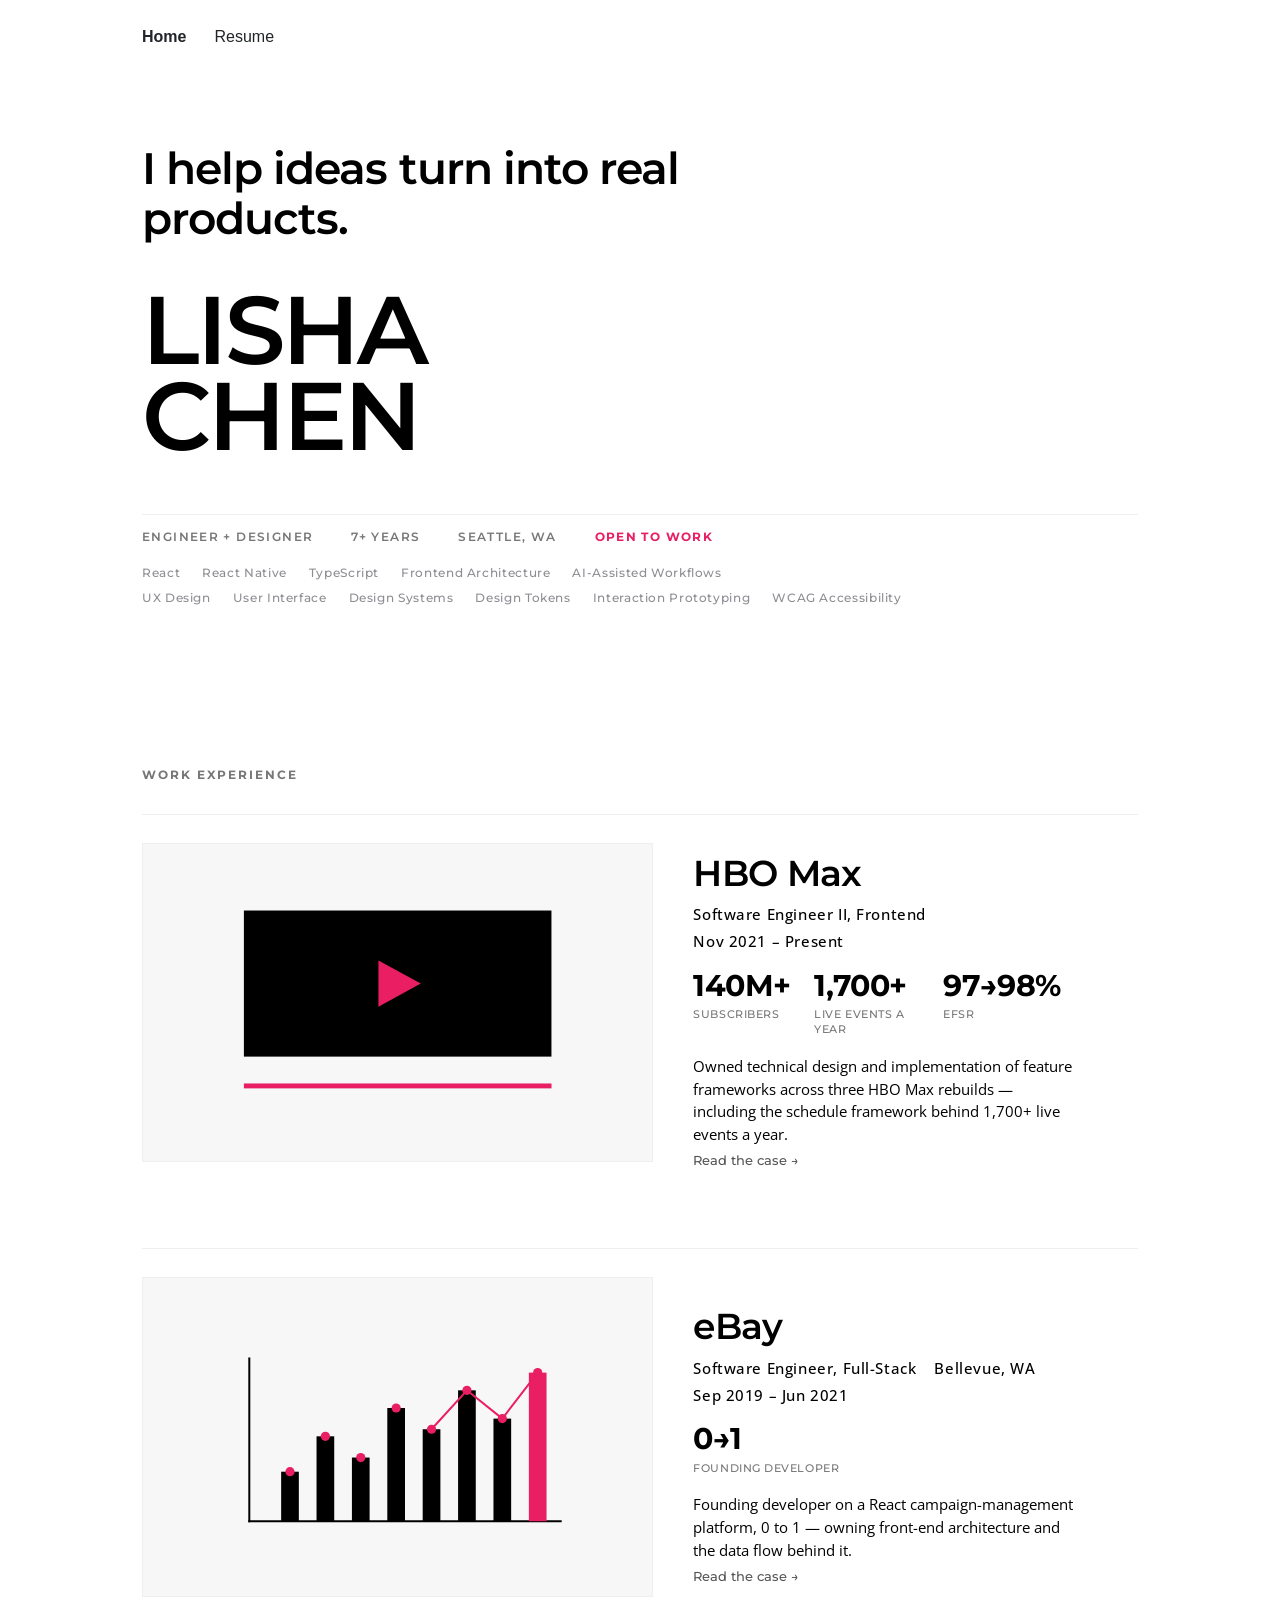
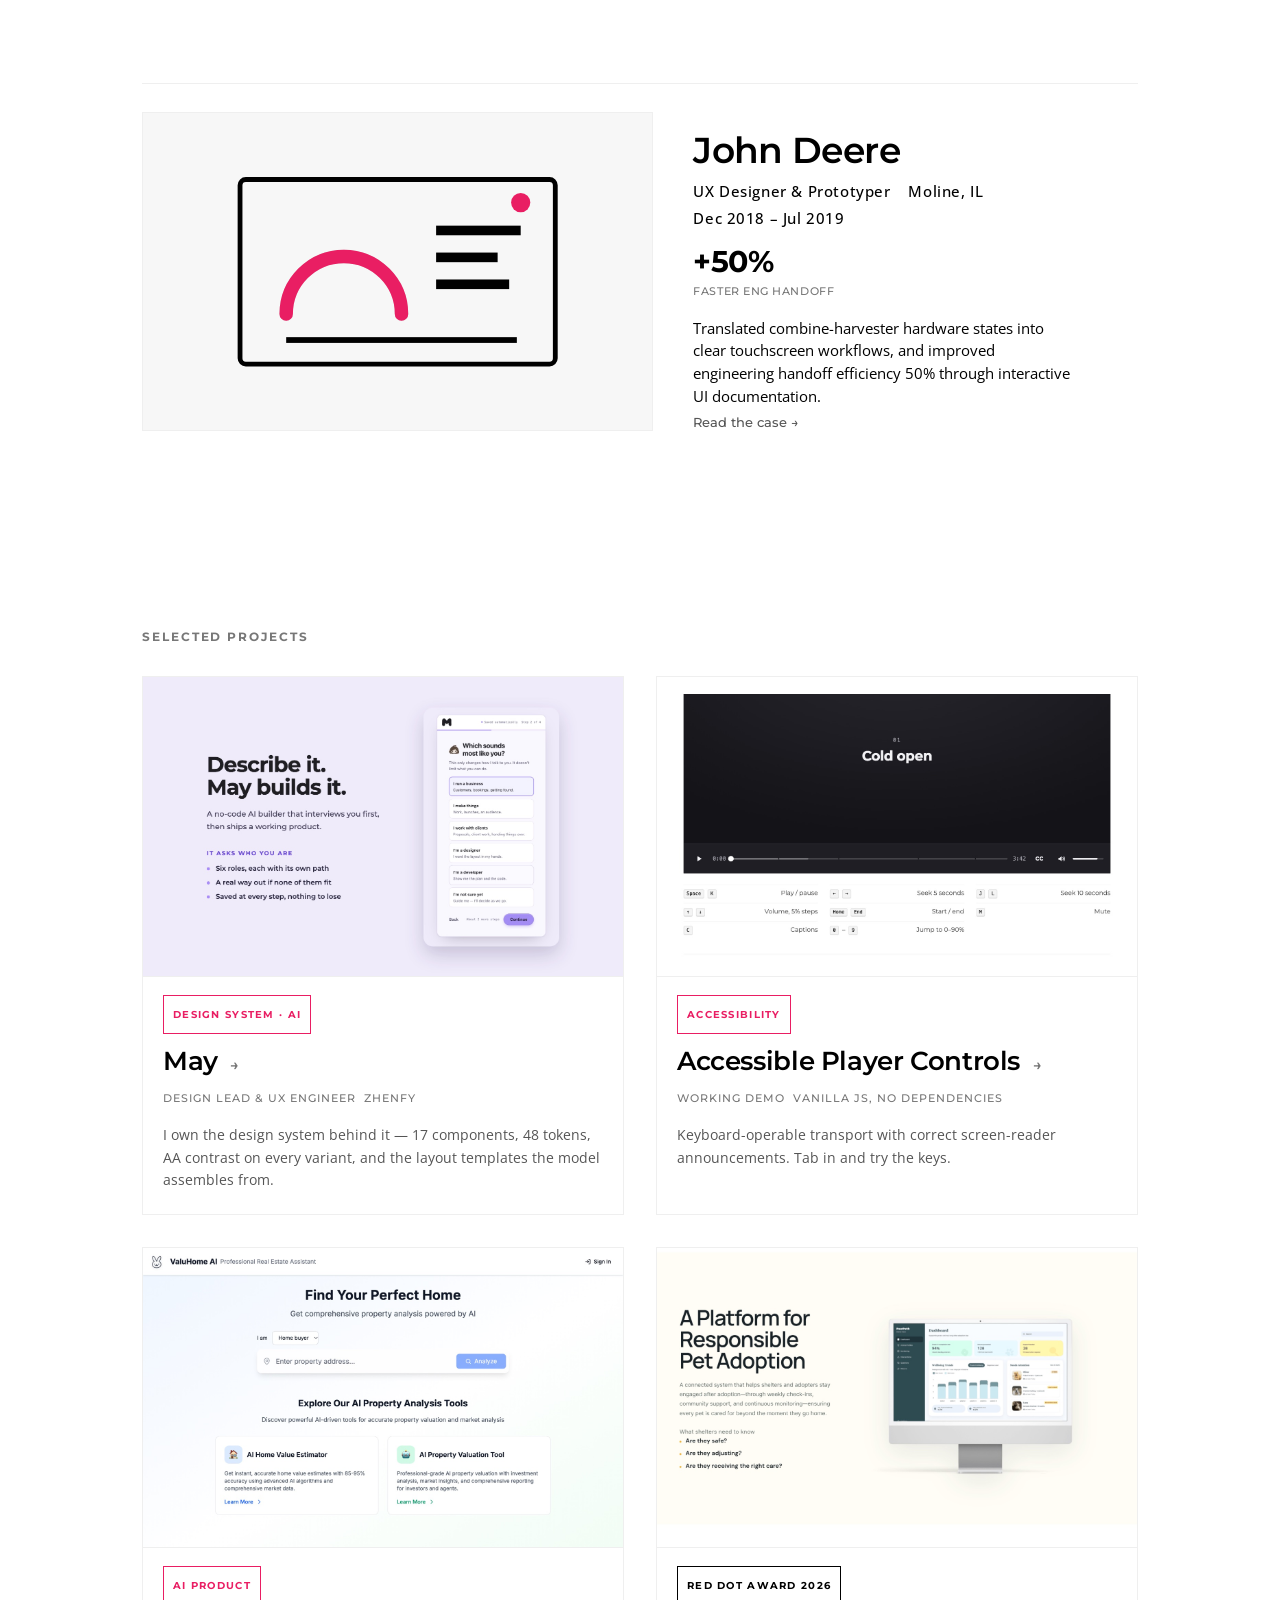
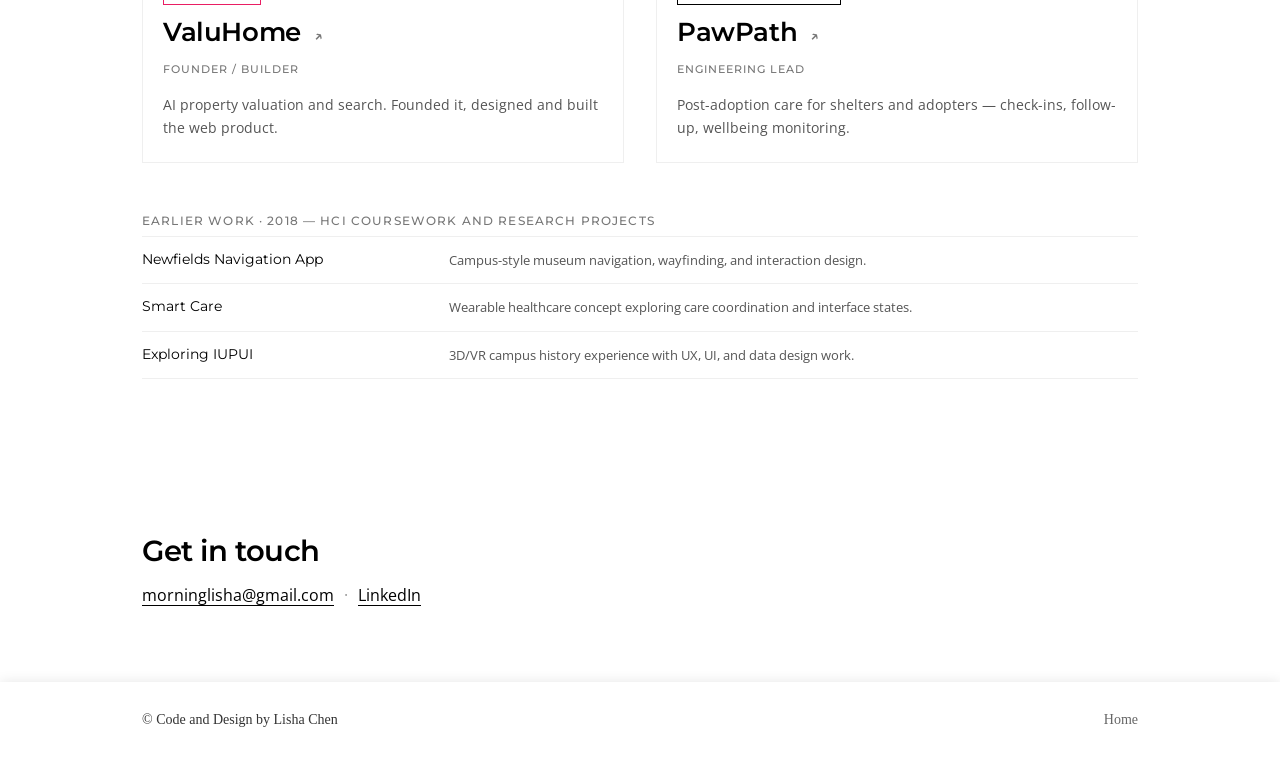
==== index.html @ c373a784 "Invert the hero: claim first, name second, one metadata strip Claim leads, name follows as a graphic" ====
<!DOCTYPE html>
<html lang="en">
   <head>
      <meta http-equiv="Content-Type" content="text/html; charset=utf-8" />
      <title>Lisha Chen | Engineer + Designer</title>
      <meta name="viewport" content="width=device-width, initial-scale=1.0">
      <meta name="author" content="Lisha Chen" />
      <meta name="description" content="Lisha Chen is a software engineer who designs. Front-end implementation, design systems, UI, and accessibility in React and React Native — currently at HBO Max, previously eBay and John Deere." />
      <meta name="Resource-type" content="Document" />
      <link href="img/favicon.png" rel="icon">
      <link href="https://fonts.googleapis.com/css?family=Montserrat:300,400,500,700|Open+Sans:300,300i,400,400i,700,700i" rel="stylesheet">
      <link href="css/card.css?v=d72747bf" rel="stylesheet">
      <link href="css/style.css?v=7ff98664" rel="stylesheet">
      <link href="css/home.css?v=63855aa2" rel="stylesheet">
      <script type="application/ld+json">
[
  {
    "@context": "https://schema.org",
    "@type": "Person",
    "@id": "https://lisagh.github.io/#lisha-chen",
    "name": "Lisha Chen",
    "givenName": "Lisha",
    "familyName": "Chen",
    "url": "https://lisagh.github.io/",
    "image": "https://lisagh.github.io/img/og-card.png",
    "email": "mailto:morninglisha@gmail.com",
    "jobTitle": "Software Engineer",
    "description": "Software engineer who designs. Front-end implementation, design systems, accessibility, and interaction prototyping in React and React Native, with an HCI background. Currently building interfaces for AI products.",
    "disambiguatingDescription": "Front-end engineer with an HCI design background. Implements design at consumer scale in a product-team setting, and both designs and builds on independent products. Works under titles such as Software Engineer, UI Engineer, Design Engineer, and UX Engineer.",
    "homeLocation": {
      "@type": "Place",
      "address": {
        "@type": "PostalAddress",
        "addressLocality": "Seattle",
        "addressRegion": "WA",
        "addressCountry": "US"
      }
    },
    "worksFor": {
      "@type": "Organization",
      "name": "HBO Max"
    },
    "hasOccupation": [
      {
        "@type": "EmployeeRole",
        "startDate": "2021-11",
        "roleName": "Software Engineer II",
        "worksFor": {
          "@type": "Organization",
          "name": "HBO Max"
        }
      },
      {
        "@type": "EmployeeRole",
        "startDate": "2019-09",
        "endDate": "2021-06",
        "roleName": "Software Engineer",
        "worksFor": {
          "@type": "Organization",
          "name": "eBay"
        }
      },
      {
        "@type": "EmployeeRole",
        "startDate": "2018-12",
        "endDate": "2019-07",
        "roleName": "UX Designer",
        "worksFor": {
          "@type": "Organization",
          "name": "John Deere"
        }
      }
    ],
    "alumniOf": [
      {
        "@type": "CollegeOrUniversity",
        "name": "Indiana University, School of Informatics",
        "description": "Master of Science in Human-Computer Interaction, 2016-2018"
      },
      {
        "@type": "CollegeOrUniversity",
        "name": "Xiamen University",
        "description": "Bachelor of Business Administration in E-Commerce, 2011-2015"
      }
    ],
    "award": "Red Dot Award 2026, Brands & Communication Design — Engineering Lead, PawPath",
    "knowsAbout": [
      "React",
      "React Native",
      "TypeScript",
      "Front-end architecture",
      "UX design",
      "User interface design",
      "Design system engineering",
      "Prompt-driven UI generation",
      "Design systems",
      "Design tokens",
      "Shared UI libraries",
      "Web accessibility (WCAG)",
      "Interaction design",
      "High-fidelity prototyping",
      "Performance optimization",
      "Percy",
      "Playwright",
      "Figma",
      "Data visualization",
      "AI creation tools",
      "AI-assisted engineering workflows",
      "Human-computer interaction"
    ],
    "sameAs": [
      "https://www.linkedin.com/in/lisha-chen-hci/",
      "https://github.com/lisagh"
    ]
  },
  {
    "@context": "https://schema.org",
    "@type": "WebSite",
    "@id": "https://lisagh.github.io/#website",
    "url": "https://lisagh.github.io/",
    "name": "Lisha Chen — Engineer + Designer",
    "author": {
      "@id": "https://lisagh.github.io/#lisha-chen"
    },
    "inLanguage": "en"
  }
]
      </script>
      <link rel="canonical" href="https://lisagh.github.io/">
      <meta property="og:type" content="profile">
      <meta property="og:site_name" content="Lisha Chen">
      <meta property="og:url" content="https://lisagh.github.io/">
      <meta property="og:title" content="Lisha Chen — Engineer + Designer">
      <meta property="og:description" content="Lisha Chen is a software engineer who designs. Front-end implementation, design systems, UI, and accessibility in React and React Native — currently at HBO Max, previously eBay and John Deere.">
      <meta property="og:image" content="https://lisagh.github.io/img/og-card.png">
      <meta property="og:image:width" content="1200">
      <meta property="og:image:height" content="630">
      <meta property="og:image:alt" content="Lisha Chen — Engineer + Designer. A software engineer who designs.">
      <meta name="twitter:card" content="summary_large_image">
   </head>
   <body>
      <header id="header">
         <div class="container col-lg-8 col-md-10 col-centered">
            <nav id="nav-menu-container">
               <ul class="nav-menu">
                  <li class="menu-active"><a href="index.html">Home</a></li>
                  <li><a href="LishaChenResume.pdf" target="_blank">Resume</a></li>
               </ul>
            </nav>
         </div>
      </header>

      <main>
         <section class="uxe-hero container col-lg-8 col-md-10 col-centered">
            <p class="uxe-claim">I help ideas turn into real products.</p>
            <h1>LISHA<br>CHEN</h1>
            <ul class="uxe-facts">
               <li>Engineer + Designer</li>
               <li>7+ years</li>
               <li>Seattle, WA</li>
               <li class="uxe-open">Open to work</li>
            </ul>
            <div class="uxe-tags" aria-label="Core skills">
               <span>React</span>
               <span>React Native</span>
               <span>TypeScript</span>
               <span>Frontend Architecture</span>
               <span>AI-Assisted Workflows</span>
               <i class="uxe-tag-break" aria-hidden="true"></i>
               <span>UX Design</span>
               <span>User Interface</span>
               <span>Design Systems</span>
               <span>Design Tokens</span>
               <span>Interaction Prototyping</span>
               <span>WCAG Accessibility</span>
            </div>
         </section>

         <section class="uxe-section container col-lg-8 col-md-10 col-centered">
            <div class="uxe-section-header">
               <h2 class="uxe-kicker">Work Experience</h2>
            </div>
            <div class="uxe-project-grid">
               <article class="uxe-project-card uxe-featured-card">
                  <div class="uxe-project-id">
                     <div class="uxe-motion-tile" aria-hidden="true">
                        <svg class="uxe-tile-svg" viewBox="0 0 240 140" preserveAspectRatio="xMidYMid meet">
                           <rect class="t-screen" x="40" y="22" width="160" height="76"/>
                           <path class="t-play" d="M110 48 L110 72 L132 60 Z"/>
                           <rect class="t-track" x="40" y="112" width="160" height="2.5"/>
                           <rect class="t-progress" x="40" y="112" width="160" height="2.5"/>
                        </svg>
                     </div>
                  </div>
                  <div class="uxe-project-copy">
                     <h3>HBO Max</h3>
                     <p class="uxe-role"><span>Software Engineer II, Frontend</span><span>Nov 2021 &ndash; Present</span></p>
                     <dl class="uxe-metrics">
                        <div><dt>140M+</dt><dd>subscribers</dd></div>
                        <div><dt>1,700+</dt><dd>live events a year</dd></div>
                        <div><dt>97&rarr;98%</dt><dd>EFSR</dd></div>
                     </dl>
                     <p class="uxe-summary">Owned technical design and implementation of feature frameworks across three HBO Max rebuilds &mdash; including the schedule framework behind 1,700+ live events a year.</p>
                     <a class="uxe-case-link" href="hbo-max.html">Read the case &rarr;</a>
                  </div>
               </article>

               <article class="uxe-project-card">
                  <div class="uxe-project-id">
                     <div class="uxe-motion-tile uxe-motion-data" aria-hidden="true">
                     <svg class="uxe-chart-svg" viewBox="0 0 240 140" preserveAspectRatio="xMidYMid meet">
                        <line class="uxe-chart-axis-line" x1="36" y1="116" x2="212" y2="116"></line>
                        <line class="uxe-chart-axis-line" x1="36" y1="24" x2="36" y2="116"></line>
                        <rect class="uxe-chart-svg-bar" x="54" y="88" width="10" height="28"></rect>
                        <rect class="uxe-chart-svg-bar" x="74" y="68" width="10" height="48"></rect>
                        <rect class="uxe-chart-svg-bar" x="94" y="80" width="10" height="36"></rect>
                        <rect class="uxe-chart-svg-bar" x="114" y="52" width="10" height="64"></rect>
                        <rect class="uxe-chart-svg-bar" x="134" y="64" width="10" height="52"></rect>
                        <rect class="uxe-chart-svg-bar" x="154" y="42" width="10" height="74"></rect>
                        <rect class="uxe-chart-svg-bar" x="174" y="58" width="10" height="58"></rect>
                        <rect class="uxe-chart-svg-bar uxe-chart-svg-bar-accent" x="194" y="32" width="10" height="84"></rect>
                        <polyline class="uxe-chart-svg-line" pathLength="1" points="59,88 79,68 99,80 119,52 139,64 159,42 179,58 199,32"></polyline>
                        <circle class="uxe-chart-svg-point" cx="59" cy="88" r="2.6"></circle>
                        <circle class="uxe-chart-svg-point" cx="79" cy="68" r="2.6"></circle>
                        <circle class="uxe-chart-svg-point" cx="99" cy="80" r="2.6"></circle>
                        <circle class="uxe-chart-svg-point" cx="119" cy="52" r="2.6"></circle>
                        <circle class="uxe-chart-svg-point" cx="139" cy="64" r="2.6"></circle>
                        <circle class="uxe-chart-svg-point" cx="159" cy="42" r="2.6"></circle>
                        <circle class="uxe-chart-svg-point" cx="179" cy="58" r="2.6"></circle>
                        <circle class="uxe-chart-svg-point" cx="199" cy="32" r="2.6"></circle>
                     </svg>
                     </div>
                  </div>
                  <div class="uxe-project-copy">
                     <h3>eBay</h3>
                     <p class="uxe-role"><span>Software Engineer, Full-Stack</span><span>Bellevue, WA</span><span>Sep 2019 &ndash; Jun 2021</span></p>
                     <dl class="uxe-metrics">
                        <div><dt>0&rarr;1</dt><dd>founding developer</dd></div>
                     </dl>
                     <p class="uxe-summary">Founding developer on a React campaign-management platform, 0 to 1 &mdash; owning front-end architecture and the data flow behind it.</p>
                     <a class="uxe-case-link" href="ebay-tools.html">Read the case &rarr;</a>
                  </div>
               </article>

               <article class="uxe-project-card">
                  <div class="uxe-project-id">
                     <div class="uxe-motion-tile" aria-hidden="true">
                        <svg class="uxe-tile-svg" viewBox="0 0 240 140" preserveAspectRatio="xMidYMid meet">
                           <rect class="t-panel" x="38" y="22" width="164" height="96" rx="3"/>
                           <path class="t-gauge-track" d="M62 92 A30 30 0 0 1 122 92"/>
                           <path class="t-gauge" d="M62 92 A30 30 0 0 1 122 92" pathLength="1"/>
                           <rect class="t-ink" x="140" y="46" width="44" height="5"/>
                           <rect class="t-ink" x="140" y="60" width="32" height="5"/>
                           <rect class="t-ink" x="140" y="74" width="38" height="5"/>
                           <rect class="t-ink" x="62" y="104" width="120" height="3"/>
                           <circle class="t-signal" cx="184" cy="34" r="5"/>
                        </svg>
                     </div>
                  </div>
                  <div class="uxe-project-copy">
                     <h3>John Deere</h3>
                     <p class="uxe-role"><span>UX Designer &amp; Prototyper</span><span>Moline, IL</span><span>Dec 2018 &ndash; Jul 2019</span></p>
                     <dl class="uxe-metrics">
                        <div><dt>+50%</dt><dd>faster eng handoff</dd></div>
                     </dl>
                     <p class="uxe-summary">Translated combine-harvester hardware states into clear touchscreen workflows, and improved engineering handoff efficiency 50% through interactive UI documentation.</p>
                     <a class="uxe-case-link" href="deere.html">Read the case &rarr;</a>
                  </div>
               </article>
            </div>
         </section>

         <section class="uxe-section container col-lg-8 col-md-10 col-centered">
            <div class="uxe-section-header">
               <h2 class="uxe-kicker">Selected Projects</h2>
            </div>
            <div class="proj-grid">
               <a class="proj" href="may.html">
                  <div class="proj-visual">
                     <img src="img/cards/may.jpg" width="1400" height="875" loading="lazy" decoding="async"
                          alt="May on a phone, step 2 of 4 of onboarding: &lsquo;Which sounds most like you?&rsquo; with six roles to choose from &mdash; run a business, make things, work with clients, designer, developer, or not sure yet &mdash; the first one selected, and the step saved automatically.">
                  </div>
                  <div class="proj-body">
                     <p class="proj-tag">Design system &middot; AI</p>
                     <span class="proj-name">May <span class="proj-go" aria-hidden="true">&rarr;</span></span>
                     <p class="proj-role"><span>Design Lead &amp; UX Engineer</span><span>Zhenfy</span></p>
                     <p class="proj-desc">I own the design system behind it &mdash; 17 components, 48 tokens, AA contrast on every variant, and the layout templates the model assembles from.</p>
                  </div>
               </a>

               <a class="proj" href="accessible-player.html">
                  <div class="proj-visual">
                     <img src="img/cards/player.jpg" width="1400" height="875" loading="lazy" decoding="async"
                          alt="The player demo: a dark video transport bar with a seek slider and chapter ticks, above a legend mapping every keyboard shortcut &mdash; play, seek, volume, captions and mute.">
                  </div>
                  <div class="proj-body">
                     <p class="proj-tag">Accessibility</p>
                     <span class="proj-name">Accessible Player Controls <span class="proj-go" aria-hidden="true">&rarr;</span></span>
                     <p class="proj-role"><span>Working demo</span><span>Vanilla JS, no dependencies</span></p>
                     <p class="proj-desc">Keyboard-operable transport with correct screen-reader announcements. Tab in and try the keys.</p>
                  </div>
               </a>

               <a class="proj" href="https://valu-home.com/search" target="_blank" rel="noopener">
                  <div class="proj-visual">
                     <img src="img/cards/valuhome.jpg" width="1400" height="875" loading="lazy" decoding="async"
                          alt="ValuHome AI: a property address search with an Analyze button, above cards for the AI home value estimator and the AI property valuation tool.">
                  </div>
                  <div class="proj-body">
                     <p class="proj-tag">AI product</p>
                     <span class="proj-name">ValuHome <span class="proj-go" aria-hidden="true">&#8599;</span></span>
                     <p class="proj-role"><span>Founder / Builder</span></p>
                     <p class="proj-desc">AI property valuation and search. Founded it, designed and built the web product.</p>
                  </div>
               </a>

               <a class="proj" href="https://mypawpath.github.io/" target="_blank" rel="noopener">
                  <div class="proj-visual">
                     <img src="img/cards/pawpath.jpg" width="1400" height="875" loading="lazy" decoding="async"
                          alt="PawPath shelter dashboard on a desktop screen, showing check-in completion rate, wellbeing trends over six months, and a needs-attention case list.">
                  </div>
                  <div class="proj-body">
                     <p class="proj-tag proj-tag-award">Red Dot Award 2026</p>
                     <span class="proj-name">PawPath <span class="proj-go" aria-hidden="true">&#8599;</span></span>
                     <p class="proj-role"><span>Engineering Lead</span></p>
                     <p class="proj-desc">Post-adoption care for shelters and adopters &mdash; check-ins, follow-up, wellbeing monitoring.</p>
                  </div>
               </a>
            </div>


            <p class="uxe-archive-label">Earlier work &middot; 2018 &mdash; HCI coursework and research projects</p>
            <div class="uxe-archive-list uxe-archive-earlier">
               <a href="newfields.html">
                  <span>Newfields Navigation App</span>
                  <small>Campus-style museum navigation, wayfinding, and interaction design.</small>
               </a>
               <a href="iot.html">
                  <span>Smart Care</span>
                  <small>Wearable healthcare concept exploring care coordination and interface states.</small>
               </a>
               <a href="exploring.html">
                  <span>Exploring IUPUI</span>
                  <small>3D/VR campus history experience with UX, UI, and data design work.</small>
               </a>
            </div>
         </section>

         <section class="uxe-contact container col-lg-8 col-md-10 col-centered">
            <h2>Get in touch</h2>
            <p><a href="mailto:morninglisha@gmail.com">morninglisha@gmail.com</a><span class="uxe-sep">&middot;</span><a href="https://www.linkedin.com/in/lisha-chen-hci/" target="_blank" rel="noopener">LinkedIn</a></p>
         </section>
      </main>

      <footer id="footer">
         <div class="container home-footer">
            <div class="copyright">&copy; Code and Design by Lisha Chen</div>
            <nav class="footer-links"><a href="index.html">Home</a></nav>
         </div>
      </footer>

   </body>
</html>
---- css/card.css ----
#header #logo h1 a, #header #logo h1 a:hover {
         color:#212529!important;
         }
         .nav-menu a{
         color:#212529!important;
         }
          #fourth img:hover {
          opacity: 1;
          -webkit-animation: flash 1.5s;
          animation: flash 1.5s;
        }
        @-webkit-keyframes flash {
          0% {
            opacity: .4;
          }
          100% {
            opacity: 1;
          }
        }
        @keyframes flash {
          0% {
            opacity: .4;
          }
          100% {
            opacity: 1;
          }
        }
         .card {
         padding: 0!important;
         margin:  0;
         }
         .case {
         margin-bottom: 3vh;
         }
         .case p {
          text-align: center;
          font-size:  1rem;
         }
---- css/style.css ----
/* ---- reset ---- */ body{ margin:0; font:normal 75% Arial, Helvetica, sans-serif; } canvas{ display: block; vertical-align: bottom; } /* ---- particles.js container ---- */ #particles-js{position: fixed;min-width: 100%;min-height: 100%;background-color: #ffffff;background-image: url("");background-repeat: no-repeat;background-size: cover;background-position: 50% 50%;} /* ---- stats.js ---- */ .count-particles{ background: #000022; position: absolute; top: 48px; left: 0; width: 80px; color: #13E8E9; font-size: .8em; text-align: left; text-indent: 4px; line-height: 14px; padding-bottom: 2px; font-family: Helvetica, Arial, sans-serif; font-weight: bold; } .js-count-particles{ font-size: 1.1em; } #stats, .count-particles{ -webkit-user-select: none; margin-top: 5px; margin-left: 5px; } #stats{ border-radius: 3px 3px 0 0; overflow: hidden; } .count-particles{ border-radius: 0 0 3px 3px; }
* {box-sizing: border-box;}
.blockquote p{
  color: #818182;
}
.badge-dark{
  margin-right:5px;
}

figcaption {
  font-size: .9rem;
  text-align:center;
}
.gallery img {
  margin-top:15px;
  margin-bottom:5px;
}
.info p {
  font-size:1rem;
  line-height: 1.5rem;
  margin-top: 5px;
}
.info h6 {
  margin-bottom:5px;
}
.desk{
  padding-left:20px;
}
ul li { font-family: "Montserrat", sans-serif; }
.hovereffect {
width:100%;
height:100%;
float:left;
overflow:hidden;
position:relative;
text-align:center;
cursor:default;
}

.hovereffect .overlay {
width:100%;
height:100%;
position:absolute;
overflow:hidden;
top:0;
left:0;
opacity:0;
background-color:rgba(0,0,0,0.5);
-webkit-transition:all .4s ease-in-out;
transition:all .4s ease-in-out
}

.hovereffect img {
width: 100%;
display:block;
position:relative;
-webkit-transition:all .4s linear;
transition:all .4s linear;
}

.hovereffect h2 {text-transform:uppercase;color:#fff;text-align:center;position:relative;font-size: 20px;font-weight: 500;background:rgba(0,0,0,0.6);-webkit-transform:translatey(-100px);-ms-transform:translatey(-100px);transform:translatey(-100px);-webkit-transition:all .2s ease-in-out;transition:all .2s ease-in-out;padding: 10px;}

.hovereffect a.info {text-decoration:none;display:inline-block;text-transform:uppercase;color:#fff;border:1px solid #fff;background-color:transparent;opacity:0;filter:alpha(opacity=0);-webkit-transition:all .2s ease-in-out;transition:all .2s ease-in-out;/* margin:50px 0 0; *//* padding:7px 14px; */}

.hovereffect a.info:hover {
box-shadow:0 0 5px #fff;
}

.hovereffect:hover img {
-ms-transform:scale(1.2);
-webkit-transform:scale(1.2);
transform:scale(1.2);
}

.hovereffect:hover .overlay {
opacity:1;
filter:alpha(opacity=100);
}

.hovereffect:hover h2,.hovereffect:hover a.info {opacity:1;filter:alpha(opacity=100);-ms-transform:translatey(0);-webkit-transform:translatey(0);transform:translatey(0);}

.hovereffect:hover a.info {
-webkit-transition-delay:.2s;
transition-delay:.2s;
}

.index-content .card{
         padding: 10px;
         height:  100%;
         }
#mobile-nav-toggle i {
  color: #E91E63;
      }
.block {
  padding: 50px 0;
  margin-left: auto;
  margin-right: auto;
  padding-left: 15px;
  padding-right: 15px;
}
.block-b {
  margin: 50px 0;
  padding: 100px 0;
  background-color: #f8f9faf5;
  margin-left: auto;
  margin-right: auto;
  padding-left: 15px;
  padding-right: 15px;
}
.end{
  margin-bottom:0!important;
}

.block-b h4 {
  text-align:center;
  text-transform:uppercase;
  font-weight: 600;
}
.block-c {
  margin: 50px 0;
  padding: 100px 0;
  background-color: #E9F6FC;
  margin-left: auto;
  margin-right: auto;
  padding-left: 15px;
  padding-right: 15px;
}
.block-c h4 {
  text-align:center;
  text-transform:uppercase;
  font-weight: 600;
}
.block h4 {
  text-align:center;
  text-transform:uppercase;
  font-weight: 600;
}
.block .gallery img{
  padding:10px 0;
}

.starter h2,
.starter h1{
  font-family: Work Sans;
  font-weight: 1000;
  text-align:center;
}
.starter h1{
  font-size: 1.5em;
}
.starter h3{
  font-family:"Montserrat", sans-serif;
}
.avatar {
  width:100px!important;
}
.avatar p{
  font-size:0.7em;
  margin: 10px 0!important;
  text-align:center;
}
.screen img {
  width:80%;
  text-align: center!important;
}
.text {
  padding: 60px 0;
}
.block .nav a{
  color:#687179;
}
.block-b .nav a{
  color:#687179;
}
.block-c .nav a{
  color:#687179;
}
.nav-pills .nav-link.active{
  background-color:transparent ;
  color:#E91E63;
}
.nav-pills .nav-link.active, 
.nav-pills .nav-link.active:focus, 
.nav-pills .nav-link.active:hover {
  background-color:transparent ;
  color:#E91E63;
}
.tab  {
  padding:0;
}
.typed {
  font-weight: 400;
  font-size: 16px;
  line-height: 26px;
  letter-spacing: 1.5px;
  margin: 0 auto;
  opacity: 0.6;
}

.hero-content{
  position: absolute;
  /* text-align: center; */
  min-width: 300px;
  left: 50%;
  top: 50%;
  /* padding: 65px; */
  background: rgba(255, 255, 255, 0.8);
  -webkit-transform: translateX(-50%) translateY(-50%);
  transform: translateX(-50%) translateY(-50%);
}

#first {
  height: 90vh;
    /* Make it a flex container */
  display: -webkit-box;
  display: -moz-box;
  display: -ms-flexbox;
  display: -webkit-flex;
  display: flex; 
  
  /* Align the bootstrap's container vertically */
  -webkit-box-align : center;
  -webkit-align-items : center;
  -moz-box-align : center;
  -ms-flex-align : center;
  align-items : center;
}
@media  (max-device-width: 768px) and (orientation: landscape) {
  #first{
    height: 60vh;
  }

}
#first h1{
  font-family: Montserrat;
  /* font-weight: 1000; */
  /* font-size: 2.5rem; */
  font-kerning: 0.5;
  line-height: 1.0;
}
#first p {
  margin:  0;
}
.client p {
  /* font-family: Tahoma!important; */
  margin:  0;
}

/*mouse*/
.mouse-icon {
  position: absolute;
  border: 2px solid #2f2f2f;
  background: #ffffff;
  opacity: 0.8;
  border-radius: 13px;
  height: 40px;
  width: 30px;
  margin: 0 auto;
  display: block;
  left: 0;
  right: 0;
  bottom: 20px;
  z-index: 100;
}

.mouse-icon .scroll {
  -webkit-animation-name: scrolling;
  -webkit-animation-duration: 1s;
  -webkit-animation-timing-function: linear;
  -webkit-animation-delay: 0s;
  -webkit-animation-iteration-count: infinite;
  -webkit-animation-play-state: running;
  animation-name: scrolling;
  animation-duration: 1s;
  animation-timing-function: linear;
  animation-delay: 0s;
  animation-iteration-count: infinite;
  animation-play-state: running;
}
.mouse-icon .scroll {
  position: relative;
  border-radius: 10px;
  background: #2f2f2f;
  width: 4px;
  height: 8px;
  top: 4px;
  margin-left: auto;
  margin-right: auto;
}

@-webkit-keyframes scrolling  {
  0%   { top:2px;  opacity: 0;}
  30%  { top:8px; opacity: 1;}
  100% { top:16px; opacity: 0;}
}

@keyframes scrolling  {
  0%   { top:2px;  opacity: 0;}
  30%  { top:8px; opacity: 1;}
  100% { top:16px; opacity: 0;}
}
#second h1{
  font-family: Work Sans;
  font-weight: 1000;
}
#fourth h1{
  font-family: Work Sans;
  font-weight: 1000;
}
#second {
      margin-top: 120px;
      /* background: url("../img/people-walking.jpg"); */
      background-size: cover;
}
#second img{
  object-fit: contain;
  vertical-align: top;
  height: auto;
  max-width: 100%;
  opacity: 0.7;
  filter: alpha(opacity=50);
}

#second a {
  color: #e91e63!important;
  }
#third {
      padding-top: 60px;
}
#third a {
  color:#000!important;
  }
#third img{
  object-fit: contain;
  vertical-align: top;
  height: auto;
  max-width: 100%;
}

#fifth {
      padding-top: 60px;
}
#fifth a {
  color:#000!important;
  }
#fifth img{
  object-fit: contain;
  vertical-align: top;
  height: auto;
  max-width: 100%;
}
#about .card-footer {
  padding-left: 0px;
}
#about .card {
  margin-bottom: 1.5rem;
  font-size:1rem;
}

.exp {
/*   background-color: #303030; */
  padding: 100px 0;
}
.exp a{
  font-family: "Montserrat", sans-serif;
  width: 100%;
  padding: 8px 8px;
  border-radius: 50px;
  transition: 0.5s;
  margin-right: 15px;
  border: 1px solid #ffffff;
  color: #ffffffd6;
}
.exp p {
  /* color:#fff; */
}
.exp ul{
  padding-left:0px;
}
.exp li {
  color:#fff;
  font-family:"Montserrat", sans-serif;
  list-style:  none;
}
#dpro {
  background-color: #efefef;
}
h6 {
  color:#aaa;
}
.bg{
  width:100%;
}
.bg img{
  /* object-fit: contain; */
  max-width: 100%;
  max-height:100%;
}
/*card*/

html {
  -webkit-text-size-adjust: 100%;
  -moz-text-size-adjust: 100%;
  -ms-text-size-adjust: 100%;
}
.col-centered{
    float:  none;
    margin: 0 auto;
}
/*css for project*/
#project{
      max-width: 1245px;
      margin: 0 auto;
      padding: 20px 0;
      position: relative;
      object-fit: cover;
}
#project img {
    /* max-height: 300px; */
    /* object-fit: fill; */
    width:  100%;
    height: auto;
}

#project [class*='col-'] {
    padding: 0;
    object-fit: fill;
}

#project a {
    display: inline-block;
    position: relative;
    overflow: visible;
}

#project a:hover img {
    opacity: 0.15;
    -moz-backface-visibility: hidden;
}

#project a:before {
    font-size: 2.2em;
    font-style: normal;
    font-weight: normal;
    text-align: center;
    content: "+";
    width: 70px;
    height: 70px;
    border-radius: 100em;
    display: block;
    position: absolute;
    top: 55%;
    left: 50%;
    line-height: 72px;
    margin: -35px 0 0 -35px;
    opacity: 0;
    -webkit-transition: all .2s linear;
    -moz-transition: all .2s linear;
    transition: all .2s linear;
    vertical-align: middle;
}

#project a:hover:before {
    opacity: 1;
    top: 50%;
    left: 50%;
}
/*--------------------------------------------------------------
# General
--------------------------------------------------------------*/
body {
  background: #fff;
  width:  100%;
  font-family: lato;
  font-size:  1.1rem;
  overflow-x: hidden;
  left:  0;
  right:  0;
}

.block  a {
  color: #dc3545;
  /* transition: 0.5s; */
}

.block a:hover, a:active, a:focus {
  color: #212529;
  outline: none;
  text-decoration: none;
}

p {
  font-weight: 400;
  margin: 20px 0 20px 0;
  color:  #000;
  line-height: 1.8rem;
  font-size:1.2rem;
  font-family: Raleway;
}
h5{
  font-family: "lato";
  font-weight:800;
  font-size: .9rem;
  color:#e91e63;
  letter-spacing: .1rem;
  text-transform:  uppercase;
}
h1, h2, h3, h4, h6 {
  font-family: Work Sans;
  font-weight: 400;
  margin: 20px 0 20px 0;
  padding: 0;
}

/* Back to top button */
.back-to-top {
  position: fixed;
  display: none;
  background: #000000f0;
  color: #fff;
  padding: 2px 20px 8px 20px;
  font-size: 16px;
  border-radius: 4px 4px 0 0;
  right: 15px;
  bottom: 0;
  transition: none;
}

.back-to-top:focus {
  background: linear-gradient(45deg, #fea 0%, #bd2130 100%);
  color: #fff;
  outline: none;
}

.back-to-top:hover {
  background: #39499f;
  color: #fff;
}

/*--------------------------------------------------------------
# Header
--------------------------------------------------------------*/
#header {
  padding: 20px 0;
  height: 72px;
/*   position: fixed; */
  left: 0;
  top: 0;
  right: 0;
  transition: all 0.5s;
  z-index: 997;
}

#header #logo {
  float: left;
}

#header #logo h1 {
  font-size: 2em;
  margin: -4px 0 0 0;
  padding: 0;
  line-height: 1;
  display: inline-block;
  font-family: "Montserrat", sans-serif;
  font-weight: 300;
  letter-spacing: 3px;
  text-transform: uppercase;
}

#header #logo h1 a, #header #logo h1 a:hover {
  color: #050505;
}

#header #logo img {
  position: fixed;
  top: 2%;
  margin: 0;
  height: 40px;
}

@media (max-width: 768px) {
  #header #logo h1 {
    font-size: 28px;
    margin-top: 0;
  }
  #header #logo img {
    max-height: 40px;
    position:  fixed;
    top: 2%;
  }
}

#header.header-fixed {
  padding: 20px 0;
  height: 72px;
  transition: all 0.5s;
/*   background-color: #070604ab; */
}
#header.header-fixed a {
/*   color:#fff!important; */
}
#header.header-fixed img {
  height:40px!important;
}
#header.header-fixed  #logo h1 a{
  color:#fff!important;
}
#header .header-fixed i {
  color:#fff!important;
}

/*--------------------------------------------------------------
# Intro Section
--------------------------------------------------------------*/
#intro {
  width: 100%;
  height: 100vh;
  position: relative;
  background-repeat:no-repeat;
  background-size: cover;
}

#intro .intro-text {
  position: absolute;
  left: 0;
  top: 60px;
  right: 0;
  height: calc(50% - 60px);
  display: flex;
  align-items: center;
  justify-content: center;
  /* text-align: center; */
  flex-direction: column;
}

#intro h2 {
  /* margin: 30px 0 10px 0; */
  font-size: 48px;
  font-weight: 500;
  /* text-align: center; */
}

@media (max-width: 768px) {
  #intro h2 {
    font-size: 28px;
    line-height: 36px;
  }
}

#intro p {
  color: #050505;
  margin-bottom: 20px;
  text-align: center;
  /*width: 65vh;*/
  padding: 10px;
}

@media (max-width: 768px) {
  #intro p {
    font-size: 18px;
    line-height: 24px;
    margin-bottom: 20px;
  }
}

#intro .btn-get-started {
  font-family: "Montserrat", sans-serif;
  font-weight: 400;
  font-size: 16px;
  letter-spacing: 1px;
  /* display: inline-block; */
  padding: 8px 28px;
  border-radius: 50px;
  transition: 0.5s;
  margin: 10px;
  border: 2px solid #050505;
  color: #050505;
}

#intro .btn-get-started:hover {
  color: #000000d6;
  background: #ffffffeb;
}

#intro .product-screens {
  position: absolute;
  left: 0;
  right: 0;
  bottom: 0;
  overflow: hidden;
  text-align: center;
  width: 100%;
  height: 50%;
}

#intro .product-screens img {
  box-shadow: 0px -2px 19px 4px rgba(0, 0, 0, 0.29);
}

#intro .product-screens .product-screen-1 {
  position: absolute;
  z-index: 30;
  left: calc(50% + 54px);
  bottom: 0;
  top: 30px;
}

#intro .product-screens .product-screen-2 {
  position: absolute;
  z-index: 20;
  left: calc(50% - 154px);
  bottom: 0;
  top: 90px;
}

#intro .product-screens .product-screen-3 {
  position: absolute;
  z-index: 10;
  left: calc(50% - 374px);
  bottom: 0;
  top: 150px;
}

@media (max-width: 767px) {
  #intro .product-screens .product-screen-1 {
    position: static;
    padding-top: 30px;
  }
  #intro .product-screens .product-screen-2, #intro .product-screens .product-screen-3 {
    display: none;
  }
}

/*--------------------------------------------------------------
# Navigation Menu
--------------------------------------------------------------*/
/* Nav Menu Essentials */
.nav-menu, .nav-menu * {
  margin: 0;
  padding: 0;
  list-style: none;
  float: left;
}
.menu-active{
  font-weight:bold;
}
.nav-menu ul {
  position: absolute;
  display: none;
  top: 100%;
  left: 0;
  z-index: 99;
}

.nav-menu li {
  position: relative;
  white-space: nowrap;
}

.nav-menu > li {
  float: left;
  display:  inline-block;
}

.nav-menu li:hover > ul,
.nav-menu li.sfHover > ul {
  display: block;
}

.nav-menu ul ul {
  top: 0;
  left: 100%;
}

.nav-menu ul li {
  min-width: 180px;
}
.page-item.active .page-link{
  background-color:#fff;
  color: #dc3545;
  border-color:#fff;
}
.page-item .page-link{
  border:0;
  color: #dc3545;
  background-color: transparent;
}
.page-item.disabled .page-link {
  background-color:transparent!important;
}
.pagination {
 margin-bottom: 0px!important; 
 padding-bottom: 1rem;
}
/* Nav Menu Arrows */
.sf-arrows .sf-with-ul {
  padding-right: 30px;
}

.sf-arrows .sf-with-ul:after {
  content: "\f107";
  position: absolute;
  right: 15px;
  font-family: FontAwesome;
  font-style: normal;
  font-weight: normal;
}

.sf-arrows ul .sf-with-ul:after {
  content: "\f105";
}

/* Nav Meu Container */
#nav-menu-container {
  /* text-align: center!important; */
  margin: 5px 0;
  /* vertical-align:  middle; */
  /* width: 300px; */
  display: block;
}

@media (max-width: 768px) {
  #nav-menu-container {
    display: none!important;
  }
}

/* Nav Meu Styling */
.nav-menu a {
  /* padding: 0 8px 0px 8px; */
  text-decoration: none;
  display: inline-block;
  color: #050505;
  font-family: Raleway, sans-serif;
  /* font-weight: 400; */
  font-size: 1rem;
  outline: none;
}
@media (min-width: 481px) and (max-width: 767px) screen and (orientation:landscape) {
  .nav-menu a {
    font-size:0.7vw;
  }
   }
#subnav .nav-menu a {
  padding: 0 8px 10px 8px;
  text-decoration: none;
  display: inline-block;
  color: #000000;
  font-family: "Montserrat", sans-serif;
  font-weight: 400;
  font-size: 14px;
  outline: none;
}
#subnav {
  text-align: center;
  /* position: fixed; */
}
.nav-menu > li {
  margin-left: 20px;
}

.nav-menu ul {
  margin: 4px 0 0 0;
  padding: 10px;
  box-shadow: 0px 0px 30px rgba(127, 137, 161, 0.25);
  background: #fff;
}

.nav-menu ul li {
  transition: 0.3s;
}

.nav-menu ul li a {
  padding: 10px;
  color: #333;
  transition: 0.3s;
  display: block;
  font-size: 13px;
  text-transform: none;
}

.nav-menu ul li:hover > a {
  color: #1dc8cd;
}

.nav-menu ul ul {
  margin: 0;
}

/* Mobile Nav Toggle */
#mobile-nav-toggle {
  position: fixed;
  right: 0;
  top: 0;
  z-index: 999;
  margin: 20px 20px 0 0;
  border: 0;
  background: none;
  font-size: 24px;
  display: none;
  transition: all 0.4s;
  outline: none;
  cursor: pointer;
}

@media (max-width: 768px) {
  #mobile-nav-toggle {
    display: inline;
  }
}

/* Mobile Nav Styling */
#mobile-nav {
  position: fixed;
  top: 0;
  padding-top: 18px;
  bottom: 0;
  z-index: 998;
  background: rgba(52, 59, 64, 0.9);
  left: -260px;
  width: 260px;
  overflow-y: auto;
  transition: 0.4s;
}

#mobile-nav ul {
  padding: 0;
  margin: 0;
  list-style: none;
}

#mobile-nav ul li {
  position: relative;
}

#mobile-nav ul li a {
  color: #fff;
  font-size: 16px;
  overflow: hidden;
  padding: 10px 22px 10px 15px;
  position: relative;
  text-decoration: none;
  width: 100%;
  display: block;
  outline: none;
}

#mobile-nav ul li a:hover {
  color: #fff;
}

#mobile-nav ul li li {
  padding-left: 30px;
}

#mobile-nav ul .menu-has-children i {
  position: absolute;
  right: 0;
  z-index: 99;
  padding: 15px;
  cursor: pointer;
  color: #fff;
}

#mobile-nav ul .menu-has-children i.fa-chevron-up {
  color: #1dc8cd;
}

#mobile-nav ul .menu-item-active {
  color: #1dc8cd;
}

#mobile-body-overly {
  width: 100%;
  height: 100%;
  z-index: 997;
  top: 0;
  left: 0;
  position: fixed;
  background: rgba(52, 59, 64, 0.9);
  display: none;
}

/* Mobile Nav body classes */
body.mobile-nav-active {
  overflow: hidden;
}

body.mobile-nav-active #mobile-nav {
  left: 0;
}

body.mobile-nav-active #mobile-nav-toggle {
  color: #fff;
}

/*--------------------------------------------------------------
# Sections
--------------------------------------------------------------*/
/* Sections Header
--------------------------------*/
.section-header .section-title {/*   font-size: 32px; */color: #111;text-align: center;font-weight: 400;}

.section-header .section-description {
  text-align: center;
  padding-bottom: 40px;
  color: #777;
  font-style: italic;
}

.section-header .section-divider {
  display: block;
  width: 60px;
  height: 3px;
  background: #bd2130;
  background: linear-gradient(45deg, #fea 0%, #bd2130 100%);
  margin: 0 auto;
  margin-bottom: 20px;
}

/* Section with background
--------------------------------*/
.section-bg {
  width: 100%;
}
.section-bg img{
  width:100%;
}
/* About Us Section
--------------------------------*/
#about {
  padding: 60px 0;
}
#about h2{
  font-size: 26px;
    font-weight: 700;
    color: #000;
}
#about .about-img {
  height: 600px;
  overflow: hidden;
}

#about .about-img img {
  margin-left: -15px;
  max-width: 100%;
}

@media (max-width: 768px) {
  #about .about-img {
    height: auto;
  }
  #about .about-img img {
    margin-left: 0;
    padding-bottom: 30px;
  }
}

#about .content .h2 {
  color: #333;
  font-weight: 300;
  font-size: 24px;
}

#about .content h3 {
  color: #777;
  font-weight: 300;
  font-size: 18px;
  line-height: 26px;
}

#about .content p {
  line-height: 26px;
}

#about .content p:last-child {
  margin-bottom: 0;
}

#about .content i {
  font-size: 20px;
  padding-right: 4px;
  color: #dc3545;
}

#about #features .content ul {
  list-style: none;
  padding: 0;
}

#about .content ul li {
  padding-bottom: 10px;
}

/* Product Featuress Section
--------------------------------*/
#features {
  background: #fff;
  padding: 60px 0 0 0;
}
#features ul{
  list-style: none;
  padding-bottom:20px;
}
#features ul i {
    font-size: 20px;
  padding-right: 4px;
  color: #F44336;
}
#features .features-img {
  text-align: center;
  padding-top: 20px;
}

@media (min-width: 769px) {
  #features .features-img {
    padding-top: 120px;
    margin-top: -200px;
  }
}

#features img {
  width: 100%;
}

#features .box {
  margin-bottom: 15px;
  text-align: center;
}

#features .icon {
  margin-bottom: 10px;
}

#features .icon i {
  color: #666666;
  font-size: 40px;
  transition: 0.5s;
}

#features .icon i:before {
  background: #bd2130;
  background: linear-gradient(45deg, #fea 0%, #bd2130 100%);
  background-clip: border-box;
  -webkit-background-clip: text;
  -webkit-text-fill-color: transparent;
}

#features .title {
  font-weight: 300;
  margin-bottom: 15px;
  font-size: 22px;
}

#features .title a {
  color: #111;
}

#features .description {
  font-size: 14px;
  line-height: 24px;
  margin-bottom: 10px;
}

#features .section-description {
  padding-bottom: 10px;
}

/* Product Advanced Featuress Section
--------------------------------*/
#advanced-features h3{
  text-align:center;
  padding: 60px 0 0 0;
}
#advanced-features img{
  width:100%;
}
#advanced-features #gallery {
  padding: 0 0 30px 0 !important;
}
#advanced-features #gallery img{
  padding: 0 15px 15px 0 !important;
}
#advanced-features .features-row {
  /* padding: 60px 0 30px 0; */
}
#advanced-features a {
    color: #ffffff;
    transition: 0.5s;
}
#advanced-features h2 {
  font-size: 26px;
  font-weight: 700;
  color: #000;
}

#advanced-features p {

margin-bottom: 30px;
}

#advanced-features i {
   font-size: 20px;
   padding-right: 4px;
   color: #000;
}
#advanced-features ul{
  list-style: none;
  /* padding: 0; */
  padding-bottom:20px;
}
#faq ul {
  list-style:none;
}
#advanced-features ul li{
  /* padding-bottom: 10px; */
}

#advanced-features i:before {
  /* background: #bd2130; */
  /* background: linear-gradient(45deg, #fea 0%, #bd2130 100%); */
  /* background-clip: border-box; */
  /* -webkit-background-clip: text; */
  /* -webkit-text-fill-color: transparent; */
}

#advanced-features .advanced-feature-img-right {
  max-width: 100%;
  float: right;
  padding: 0 0 30px 30px;
}

#advanced-features .advanced-feature-img-left {
  max-width: 100%;
  float: left;
  padding: 0 30px 30px 0;
}

@media (max-width: 768px) {
  #advanced-features .advanced-feature-img-right, #advanced-features .advanced-feature-img-left {
    max-width: 50%;
  }
}

@media (max-width: 767px) {
  #advanced-features .advanced-feature-img-right, #advanced-features .advanced-feature-img-left {
    max-width: 100%;
    float: none;
    padding: 0 0 30px 0;
  }
}

/* Call To Action Section
--------------------------------*/
#call-to-action {
  background: linear-gradient(#ffeeaa85, #bd213054), url(../img/call-to-action-bg.jpg) fixed center center;
  background-size: cover;
  padding: 45px 0;
}

#call-to-action .cta-title {
  color: #fff;
  font-size: 28px;
  font-weight: 700;
}

#call-to-action .cta-text {
  color: #fff;
}

@media (min-width: 769px) {
  #call-to-action .cta-btn-container {
    display: flex;
    align-items: center;
    justify-content: flex-end;
  }
}

#call-to-action .cta-btn {
  font-family: "Montserrat", sans-serif;
  font-weight: 500;
  font-size: 16px;
  letter-spacing: 1px;
  display: inline-block;
  padding: 8px 30px;
  border-radius: 25px;
  transition: background 0.5s;
  margin: 10px;
  border: 2px solid #fff;
  color: #fff;
}

#call-to-action .cta-btn:hover {
  background: #1dc8cd;
  border: 2px solid #1dc8cd;
}

/* More Features Section
--------------------------------*/
#more-features {
  padding: 60px 0 60px 0;
}

#more-features .box {
  padding: 40px;
  margin-bottom: 30px;
  box-shadow: 0px 0px 30px rgba(73, 78, 92, 0.15);
  background: #fff;
  transition: 0.4s;
}

#more-features .icon {
  float: left;
}

#more-features .icon i {
  color: #666666;
  font-size: 80px;
  transition: 0.5s;
  line-height: 0;
}

#more-features .icon i:before {
  background: #1dc8cd;
  background: linear-gradient(45deg, #1dc8cd 0%, #55fabe 100%);
  background-clip: border-box;
  -webkit-background-clip: text;
  -webkit-text-fill-color: transparent;
}

#more-features h4 {
  margin-left: 100px;
  font-weight: 700;
  margin-bottom: 15px;
  font-size: 18px;
}

#more-features h4 a {
  color: #111;
}

#more-features p {
  font-size: 14px;
  margin-left: 100px;
  margin-bottom: 0;
  line-height: 24px;
}

@media (max-width: 767px) {
  #more-features .box {
    margin-bottom: 20px;
  }
  #more-features .icon {
    float: none;
    text-align: center;
    padding-bottom: 15px;
  }
  #more-features h4, #more-features p {
    margin-left: 0;
    text-align: center;
  }
}

/* Clients Section
--------------------------------*/
#clients {
  padding: 30px 0;
  background: #fff;
}

#clients img {
  max-width: 100%;
  opacity: 0.5;
  transition: 0.3s;
  padding: 15px 0;
}

#clients img:hover {
  opacity: 1;
}

/* Pricing Section
--------------------------------*/
#pricing {
  padding: 60px 0 60px 0;
}

#pricing .box {
  padding: 40px;
  margin-bottom: 30px;
  box-shadow: 0px 0px 30px rgba(73, 78, 92, 0.15);
  background: #fff;
  text-align: center;
}

#pricing h3 {
  font-weight: 400;
  margin-bottom: 15px;
  font-size: 28px;
}

#pricing h4 {
  font-size: 46px;
  color: #1dc8cd;
  font-weight: 300;
}

#pricing h4 sup {
  font-size: 20px;
  top: -20px;
}

#pricing h4 span {
  color: #bababa;
  font-size: 20px;
}

#pricing ul {
  padding: 0;
  list-style: none;
  color: #999;
  text-align: left;
  line-height: 20px;
}

#pricing ul li {
  padding-bottom: 12px;
}

#pricing ul i {
  color: #1dc8cd;
  font-size: 18px;
  padding-right: 4px;
}

#pricing .get-started-btn {
  background: #515e61;
  display: inline-block;
  padding: 6px 30px;
  border-radius: 20px;
  color: #fff;
  transition: none;
  font-size: 14px;
  font-weight: 400;
  font-family: "Montserrat", sans-serif;
}

#pricing .featured {
  border: 2px solid #1dc8cd;
}

#pricing .featured .get-started-btn {
  background: linear-gradient(45deg, #1de099, #1dc8cd);
}

/* Frequently Asked Questions Section
--------------------------------*/
#faq {
  padding: 60px 0;
}

#faq #faq-list {
  padding: 0;
  list-style: none;
}

#faq #faq-list li {
  border-bottom: 1px solid #ddd;
}

#faq #faq-list a {
  padding: 18px 0;
  display: block;
  position: relative;
  font-family: "Montserrat", sans-serif;
  font-size: 22px;
  line-height: 1;
  font-weight: 300;
  padding-right: 20px;
  color: black;
}

#faq #faq-list i {
  font-size: 24px;
  position: absolute;
  right: 0;
  top: 16px;
}

#faq #faq-list p {
  margin-bottom: 20px;
}

@media (max-width: 768px) {
  #faq #faq-list a {
    font-size: 18px;
  }
  #faq #faq-list i {
    top: 13px;
  }
}

#faq #faq-list a.collapse {
  color: #1dc8cd;
}

#faq #faq-list a.collapsed {
  color: #000;
}

#faq #faq-list a.collapsed i::before {
  content: "\f2c7" !important;
}

/* Our Team Section
--------------------------------*/
#team {
  padding: 60px 0;
}

#team .member {
  text-align: center;
  margin-bottom: 20px;
}

#team .member .pic {
  margin-bottom: 15px;
  overflow: hidden;
  height: 260px;
}

#team .member .pic img {
  max-width: 100%;
}

#team .member h4 {
  font-weight: 700;
  margin-bottom: 2px;
  font-size: 18px;
}

#team .member span {
  font-style: italic;
  display: block;
  font-size: 13px;
}

#team .member .social {
  margin-top: 15px;
}

#team .member .social a {
  color: #b3b3b3;
}

#team .member .social a:hover {
  color: #1dc8cd;
}

#team .member .social i {
  font-size: 18px;
  margin: 0 2px;
}

/* Gallery Section
--------------------------------*/
#gallery {
  /* background: #fff; */
  /* padding: 60px 0 0 0; */
}

#gallery .container-fluid {
  padding: 0px;
}

#gallery .gallery-overlay {
  position: absolute;
  top: 0;
  right: 0;
  bottom: 0;
  left: 0;
  width: 100%;
  height: 100%;
  opacity: 1;
  -webkit-transition: all ease-in-out 0.4s;
  transition: all ease-in-out 0.4s;
}

#gallery .gallery-item {
  overflow: hidden;
  position: relative;
  padding: 0;
  vertical-align: middle;
  text-align: center;
}

#gallery .gallery-item img {
  -webkit-transition: all ease-in-out 0.4s;
  transition: all ease-in-out 0.4s;
  width: 100%;
}

#gallery .gallery-item:hover img {
  -webkit-transform: scale(1.1);
  transform: scale(1.1);
}

#gallery .gallery-item:hover .gallery-overlay {
  opacity: 1;
  background: rgba(0, 0, 0, 0.7);
}

/* Contact Section
--------------------------------*/
#contact {
  box-shadow: 0px 0px 12px 0px rgba(0, 0, 0, 0.1);
  padding: 60px 0;
}

#contact .contact-about h3 {
  font-size: 36px;
  margin: 0 0 10px 0;
  padding: 0;
  line-height: 1;
  font-family: "Montserrat", sans-serif;
  font-weight: 300;
  letter-spacing: 3px;
  text-transform: uppercase;
  color: #1dc8cd;
}

#contact .contact-about p {
  font-size: 14px;
  line-height: 24px;
  font-family: "Montserrat", sans-serif;
  color: #888;
}

#contact .social-links {
  padding-bottom: 20px;
}

#contact .social-links a {
  font-size: 18px;
  display: inline-block;
  background: #fff;
  color: #1dc8cd;
  line-height: 1;
  padding: 8px 0;
  margin-right: 4px;
  border-radius: 50%;
  text-align: center;
  width: 36px;
  height: 36px;
  transition: 0.3s;
  border: 1px solid #1dc8cd;
}

#contact .social-links a:hover {
  background: #1dc8cd;
  color: #fff;
}

#contact .info {
  color: #333333;
}

#contact .info i {
  font-size: 32px;
  color: #1dc8cd;
  float: left;
  line-height: 1;
}

#contact .info p {
  padding: 0 0 10px 42px;
  line-height: 28px;
  font-size: 14px;
}

#contact .form #sendmessage {
  color: #1dc8cd;
  border: 1px solid #1dc8cd;
  display: none;
  text-align: center;
  padding: 15px;
  font-weight: 600;
  margin-bottom: 15px;
}

#contact .form #errormessage {
  color: red;
  display: none;
  border: 1px solid red;
  text-align: center;
  padding: 15px;
  font-weight: 600;
  margin-bottom: 15px;
}

#contact .form #sendmessage.show, #contact .form #errormessage.show, #contact .form .show {
  display: block;
}

#contact .form .validation {
  color: red;
  display: none;
  margin: 0 0 20px;
  font-weight: 400;
  font-size: 13px;
}

#contact .form input, #contact .form textarea {
  border-radius: 0;
  box-shadow: none;
  font-size: 14px;
}

#contact .form button[type="submit"] {
  background: linear-gradient(45deg, #1de099, #1dc8cd);
  border: 0;
  border-radius: 20px;
  padding: 8px 30px;
  color: #fff;
}

#contact .form button[type="submit"]:hover {
  cursor: pointer;
}

/*--------------------------------------------------------------
# Footer
--------------------------------------------------------------*/
#footer {
  background: #fff;
  box-shadow: 0px 0px 12px 0px rgba(0, 0, 0, 0.1);
  padding: 30px 0;
  color: #333;
  font-size: 14px;
}

#footer .credits {
  font-size: 13px;
  color: #888;
}

#footer .footer-links a {
  color: #666;
  padding-left: 15px;
}

#footer .footer-links a:first-child {
  padding-left: 0;
}

#footer .footer-links a:hover {
  color: #1dc8cd;
}

/* Portfolio refresh */
:root {
  --uxe-accent: #E91E63;
  --uxe-text: #000;
  --uxe-rule: #efefef;
  --uxe-surface: #f7f7f7;   /* one neutral ground, derived from --uxe-rule */
  --uxe-shell: 1060px;
}

#header > .container.col-lg-8.col-md-10.col-centered,
.uxe-hero.container.col-lg-8.col-md-10.col-centered,
.uxe-section.container.col-lg-8.col-md-10.col-centered,
.uxe-about.container.col-lg-8.col-md-10.col-centered,
.uxe-case.container.col-lg-8.col-md-10.col-centered,
.uxe-contact.container.col-lg-8.col-md-10.col-centered,
#footer > .container {
  float: none;
  max-width: var(--uxe-shell);
  padding-left: 32px;
  padding-right: 32px;
  width: min(100%, var(--uxe-shell));
}

#header > .container.col-lg-8.col-md-10.col-centered {
  display: flex;
  justify-content: flex-start;
}

#header .nav-menu {
  display: flex;
  gap: 28px;
}

#header .nav-menu,
#header .nav-menu * {
  float: none;
}

#header .nav-menu > li {
  margin-left: 0;
}

.uxe-hero {
  min-height: auto;
  display: flex;
  flex-direction: column;
  justify-content: center;
  padding-top: clamp(72px, 8vh, 108px);
  padding-bottom: clamp(80px, 10vh, 128px);
}

.uxe-hero h1,
.uxe-case-hero h1 {
  max-width: 900px;
  color: var(--uxe-text);
  font-family: Montserrat, sans-serif;
  font-size: clamp(3rem, 8vw, 6rem);
  font-weight: 600;
  line-height: 0.9;
  letter-spacing: -0.03em;
  margin: 16px 0 24px;
}

.uxe-case-hero h1 {
  font-size: clamp(2.3rem, 5vw, 4.5rem);
  line-height: 1.02;
  letter-spacing: -0.025em;
}

.uxe-kicker {
  color: #777;
  font-family: Montserrat, sans-serif;
  font-size: 0.78rem;
  font-weight: 700;
  letter-spacing: 0.12rem;
  margin: 0;
  text-transform: uppercase;
}

.uxe-breadcrumb {
  align-items: center;
  display: flex;
  gap: 8px;
}

.uxe-breadcrumb a {
  color: var(--uxe-accent);
  text-decoration: none;
}

.uxe-breadcrumb a:hover {
  color: var(--uxe-text);
  text-decoration: none;
}

.uxe-breadcrumb span {
  color: var(--uxe-accent);
}

.uxe-lede {
  max-width: 760px;
  color: var(--uxe-text);
  font-family: "Open Sans", Arial, sans-serif;
  font-size: 1.35rem;
  line-height: 1.65;
  margin: 0;
}

.uxe-tags {
  display: flex;
  flex-wrap: wrap;
  gap: 8px;
  margin-top: 28px;
}

/* The eight skills split four engineering / four design, so the row is
   broken deliberately at that seam rather than wherever the viewport
   happens to run out. Otherwise the last tag orphans on its own line. */
.uxe-tag-break {
  flex-basis: 100%;
  height: 0;
}

.uxe-tags span {
  border: 1px solid var(--uxe-rule);
  border-radius: 999px;
  color: var(--uxe-text);
  font-family: Montserrat, sans-serif;
  font-size: 0.78rem;
  line-height: 1;
  padding: 9px 12px;
}

.uxe-section {
  padding-top: 72px;
  padding-bottom: 72px;
}

.uxe-about,
.uxe-case {
  padding-top: 44px;
  padding-bottom: 72px;
}

.uxe-section-header {
  margin-bottom: 32px;
}

/* A section heading that is only the kicker keeps the kicker's look —
   it is an <h2> so the document does not jump h1 -> h3, not so it gets
   36px type. */
.uxe-section-header h2.uxe-kicker {
  color: #777;
  font-size: 0.78rem;
  font-weight: 700;
  letter-spacing: 0.12rem;
  margin: 0;
  text-transform: uppercase;
}

.uxe-section-header h2:not(.uxe-kicker),
.uxe-contact h2,
.uxe-case-section h2 {
  color: #000;
  font-family: Montserrat, sans-serif;
  font-size: 1.8rem;
  font-weight: 600;
  letter-spacing: -0.015em;
  line-height: 1.25;
  margin: 10px 0 0;
  text-align: left;
  text-transform: none;
}

.uxe-project-grid {
  display: grid;
  gap: 32px;
  grid-template-columns: 1fr;
}

.uxe-project-card {
  align-items: center;
  border-top: 1px solid var(--uxe-rule);
  color: #000;
  display: grid;
  gap: 40px;
  grid-template-columns: minmax(0, 1.15fr) minmax(0, 1fr);
  padding: 28px 0 36px;
  text-align: left;
  text-decoration: none;
}

.uxe-project-card:hover {
  color: #000;
  text-decoration: none;
}

/* The company name was 21.6px — smaller than its own statistic below
   it, so the page ranked a number above the employer it belonged to.
   At 2.25rem it leads its entry, and past 32px display type needs
   negative tracking or it reads loose. */
.uxe-project-copy h3,
.uxe-project-id h3 {
  color: #000;
  font-family: Montserrat, sans-serif;
  font-size: 2.25rem;
  font-weight: 600;
  letter-spacing: -0.018em;
  line-height: 1.12;
  margin: 14px 0 10px;
  max-width: 520px;
}

.uxe-project-copy p {
  color: #000;
  font-family: "Open Sans", Arial, sans-serif;
  font-size: 0.92rem;
  line-height: 1.55;
  margin: 0;
  max-width: 380px;
}



.uxe-case-link {
  color: #555;
  display: inline-block;
  font-family: Montserrat, sans-serif;
  font-size: 0.82rem;
  font-weight: 500;
  letter-spacing: 0;
  margin-top: 6px;
}

.uxe-case-link:hover {
  color: var(--uxe-accent);
  text-decoration: underline;
}

.uxe-case-visual {
  background: #fff;
  min-height: 240px;
  overflow: hidden;
  position: relative;
  transition: transform 0.2s ease;
}

.uxe-case-visual {
  margin: 48px 0 72px;
  min-height: 380px;
}

.uxe-archive-list {
  border-top: 1px solid var(--uxe-rule);
}

.uxe-archive-list a {
  border-bottom: 1px solid var(--uxe-rule);
  color: #000;
  display: grid;
  gap: 18px;
  grid-template-columns: minmax(180px, 0.42fr) 1fr;
  padding: 18px 0;
  text-align: left;
  text-decoration: none;
}

.uxe-archive-list a:hover > span,
.uxe-archive-list a:hover .uxe-project-name {
  color: var(--uxe-accent);
}

.uxe-archive-list a > span {
  display: block;
  font-family: Montserrat, sans-serif;
  font-size: 1rem;
  line-height: 1.35;
  margin: 0;
}

.uxe-project-heading {
  color: #000;
}

.uxe-project-name {
  color: #000;
  display: block;
  font-family: Montserrat, sans-serif;
  font-size: 1rem;
  line-height: 1.35;
}

.uxe-project-meta {
  color: #777;
  display: block;
  font-family: "Open Sans", Arial, sans-serif;
  font-size: 0.78rem;
  font-style: normal;
  font-weight: 400;
  line-height: 1.35;
  margin-top: 4px;
  white-space: nowrap;
}

.uxe-archive-list small {
  color: #555;
  display: block;
  font-family: "Open Sans", Arial, sans-serif;
  font-size: 0.95rem;
  line-height: 1.6;
  margin: 0;
}

.uxe-contact {
  padding-bottom: 72px;
  padding-top: 72px;
}

.uxe-contact p {
  font-family: "Open Sans", Arial, sans-serif;
  font-size: 1rem;
  margin: 12px 0 0;
}

.uxe-case-hero {
  padding-top: 56px;
}

.uxe-back-link {
  color: var(--uxe-accent);
  display: inline-block;
  font-family: Montserrat, sans-serif;
  font-size: 0.78rem;
  font-weight: 700;
  letter-spacing: 0.08rem;
  margin-top: 32px;
  text-transform: uppercase;
}

.uxe-back-link:hover {
  color: #000;
  text-decoration: none;
}

.uxe-back-link::before {
  content: "< ";
}

.uxe-back-link-bottom {
  border-top: 1px solid var(--uxe-rule);
  margin-top: 12px;
  padding-top: 32px;
}

.uxe-meta-grid {
  border-top: 1px solid var(--uxe-rule);
  display: grid;
  gap: 18px;
  grid-template-columns: repeat(4, 1fr);
  margin-top: 44px;
  padding-top: 22px;
}

.uxe-meta-grid span {
  color: var(--uxe-accent);
  display: block;
  font-family: Montserrat, sans-serif;
  font-size: 0.72rem;
  font-weight: 700;
  letter-spacing: 0.08rem;
  margin-bottom: 8px;
  text-transform: uppercase;
}

.uxe-meta-grid strong {
  color: #000;
  display: block;
  font-family: "Open Sans", Arial, sans-serif;
  font-size: 0.96rem;
  font-weight: 600;
  line-height: 1.45;
}

.uxe-case-section {
  border-top: 1px solid var(--uxe-rule);
  padding: 44px 0;
}

.uxe-case-section p,
.uxe-list li {
  color: #000;
  font-family: "Open Sans", Arial, sans-serif;
  font-size: 1.05rem;
  line-height: 1.75;
}

.uxe-detail-grid {
  display: grid;
  gap: 24px;
  grid-template-columns: repeat(3, 1fr);
  margin-top: 24px;
}

.uxe-detail-grid div {
  background: #fff;
  border: 1px solid var(--uxe-rule);
  padding: 24px;
}

.uxe-detail-grid h3 {
  color: #000;
  font-family: Montserrat, sans-serif;
  font-size: 1rem;
  font-weight: 600;
  margin: 0 0 10px;
}

.uxe-detail-grid p {
  font-size: 0.96rem;
  line-height: 1.65;
  margin: 0;
}

.uxe-list {
  margin: 22px 0 0;
  padding-left: 20px;
}

.uxe-list li {
  margin-bottom: 12px;
}

@media (max-width: 900px) {
  .uxe-project-grid {
    grid-template-columns: 1fr;
  }

  /* The work entry used to stack here too. That rule is gone — a
     second, identical one lower down was silently fighting it, and
     these entries now hold two columns to 700. */

  /* The cards stack here. Keep them left-aligned to match the
     two-column layout above; the old centring existed to balance the
     decorative tile that no longer exists, and it left the company
     name centred while its role line stayed flush left. */
  .uxe-project-copy {
    justify-self: start;
    text-align: left;
    width: 100%;
  }

  .uxe-meta-grid,
  .uxe-detail-grid {
    grid-template-columns: 1fr;
  }

  .uxe-hero {
    min-height: auto;
  }

  .uxe-project-visual,
  .uxe-case-visual {
    min-height: 280px;
  }
}

@media (min-width: 1440px) {
  .uxe-hero.container.col-lg-8.col-md-10.col-centered {
    max-width: var(--uxe-shell);
    width: min(100%, var(--uxe-shell));
  }

  #header > .container.col-lg-8.col-md-10.col-centered,
  .uxe-section.container.col-lg-8.col-md-10.col-centered,
  .uxe-about.container.col-lg-8.col-md-10.col-centered,
  .uxe-case.container.col-lg-8.col-md-10.col-centered,
  .uxe-contact.container.col-lg-8.col-md-10.col-centered,
  #footer > .container {
    max-width: var(--uxe-shell);
    width: min(100%, var(--uxe-shell));
  }
}

@media (max-width: 768px) {
  #header > .container.col-lg-8.col-md-10.col-centered,
  .uxe-hero.container.col-lg-8.col-md-10.col-centered,
  .uxe-section.container.col-lg-8.col-md-10.col-centered,
  .uxe-about.container.col-lg-8.col-md-10.col-centered,
  .uxe-case.container.col-lg-8.col-md-10.col-centered,
  .uxe-contact.container.col-lg-8.col-md-10.col-centered {
    padding-left: 22px;
    padding-right: 22px;
  }

  .uxe-hero {
    padding-top: 72px;
    padding-bottom: 72px;
  }
}

@media (max-width: 520px) {
  .uxe-project-card {
    grid-template-columns: 1fr;
    gap: 16px;
  }

  .uxe-archive-list a {
    grid-template-columns: 1fr;
    gap: 6px;
  }
}

/* Earlier work — demoted archive group */
.uxe-archive-label {
  color: #777;
  font-family: Montserrat, sans-serif;
  font-size: 0.72rem;
  font-weight: 500;
  letter-spacing: 0.1em;
  margin: 44px 0 0;
  text-transform: uppercase;
}

.uxe-archive-earlier a {
  padding: 13px 0;
}

.uxe-archive-earlier a > span {
  font-size: 0.88rem;
}

.uxe-archive-earlier small {
  font-size: 0.8rem;
}

/* Contact email — was inheriting the browser default blue */
.uxe-contact p a {
  color: #000;
  text-decoration: underline;
  text-decoration-thickness: 1px;
  text-underline-offset: 4px;
}

.uxe-contact p a:hover {
  color: var(--uxe-accent);
}

/* Personal aside under the hero */
.uxe-aside {
  color: #777;
  font-family: "Open Sans", Arial, sans-serif;
  font-size: 0.82rem;
  margin: 14px 0 0;
}

/* Role + dates under each work-experience heading */
.uxe-role {
  color: #555;
  font-family: Montserrat, sans-serif;
  font-size: 0.78rem;
  font-weight: 500;
  letter-spacing: 0.04em;
  margin: 0 0 6px;
}

/* Break the role line only at its separators, never inside a date range */
.uxe-role span {
  white-space: nowrap;
}

.uxe-contact p .uxe-sep {
  color: #999;
  margin: 0 10px;
}

/* Award marker in a project's meta line */
.uxe-award {
  color: #000;
  display: inline-block;
  font-size: 0.68rem;
  font-weight: 700;
  letter-spacing: 0.07em;
  margin-left: 2px;
  text-transform: uppercase;
  white-space: nowrap;
}

.uxe-award::before {
  color: var(--uxe-rule);
  content: "\2502";
  font-weight: 400;
  margin-right: 8px;
}

/* #12 — case-study prose was running the full 1060px (~110 characters) */
.uxe-case-section p,
.uxe-case-section .uxe-list {
  max-width: 68ch;
}

/* #13 — the hero kicker keeps the accent so the palette still reads */
.uxe-hero .uxe-kicker {
  color: var(--uxe-accent);
}

/* Work entries: identity column on the left, substance on the right */
.uxe-project-copy h3 {
  margin-top: 0;
}

/* The role line reads as one scannable strip rather than a stacked
   block, now that it sits beside the summary instead of under the tile. */
.uxe-project-copy .uxe-role {
  display: flex;
  flex-wrap: wrap;
  gap: 4px 18px;
  margin-bottom: 16px;
}

.uxe-project-copy .uxe-summary {
  margin-top: 0;
}

/* Case-study fact strip — shared by may.html and accessible-player.html */
.case-facts {
  border-top: 1px solid var(--uxe-rule);
  display: grid;
  gap: 22px 32px;
  grid-template-columns: repeat(auto-fit, minmax(150px, 1fr));
  margin: 36px 0 0;
  padding-top: 24px;
}

.case-facts dt {
  color: #777;
  font-family: Montserrat, sans-serif;
  font-size: 0.7rem;
  font-weight: 500;
  letter-spacing: 0.09em;
  margin-bottom: 6px;
  text-transform: uppercase;
}

.case-facts dd {
  font-family: Montserrat, sans-serif;
  font-size: 0.95rem;
  font-weight: 500;
  margin: 0;
}

/* Work-entry motion tiles — restored. They are the only moving thing on
   the homepage, and a portfolio made entirely of text shows no visual
   judgement. They sit above the identity block in the left column. */
.uxe-motion-tile {
  align-items: center;
  aspect-ratio: 16 / 10;
  background: var(--uxe-surface);
  border: 1px solid var(--uxe-rule);
  display: flex;
  justify-content: center;
  overflow: hidden;
  padding: 24px;
  position: relative;
}

/* The HBO and Deere tiles used to be absolutely-positioned <span>s with
   percentage offsets and pixel sizes. Those two unit systems scale at
   different rates, so as the tile narrowed the pieces drifted apart —
   on a 390px screen the Deere wheels (one of them faked with a
   box-shadow, so they were never even the same shape) came away from
   the body entirely. Both tiles are SVG with a viewBox now, like the
   eBay one, which has always scaled correctly. Geometry cannot drift. */

.uxe-tile-svg {
  display: block;
  height: 100%;
  width: 100%;
}

.t-screen  { fill: #000; }
.t-play    { fill: var(--uxe-accent); }
.t-track   { fill: #d8d8d8; }
.t-progress{ fill: var(--uxe-accent); transform-box: fill-box; transform-origin: left center;
             animation: uxeProgress 4s linear infinite; }

.t-panel       { fill: none; stroke: #000; stroke-width: 2.5; }
.t-gauge-track { fill: none; stroke: #d8d8d8; stroke-width: 7; stroke-linecap: round; }
.t-gauge       { fill: none; stroke: var(--uxe-accent); stroke-width: 7; stroke-linecap: round;
                 stroke-dasharray: 1; animation: uxeSweep 3.6s cubic-bezier(.4,0,.2,1) infinite; }
.t-ink         { fill: #000; }
.t-signal      { fill: var(--uxe-accent); transform-box: fill-box; transform-origin: center;
                 animation: uxeSignal 3.2s ease-in-out infinite; }

@keyframes uxeSweep {
  0%, 8%    { stroke-dashoffset: 1; }
  55%, 92%  { stroke-dashoffset: 0.28; }
  100%      { stroke-dashoffset: 1; }
}

.uxe-chart-svg {
  height: 78%;
  left: 8%;
  position: absolute;
  top: 12%;
  width: 84%;
}

.uxe-chart-axis-line {
  stroke: #000;
  stroke-linecap: square;
  stroke-width: 2;
  vector-effect: non-scaling-stroke;
}

.uxe-chart-svg-bar {
  animation: uxeCampaignBar 3.2s ease-in-out infinite;
  fill: #000;
  transform-box: fill-box;
  transform-origin: center bottom;
}

.uxe-chart-svg-bar:nth-of-type(2) {
  animation-delay: 0.06s;
}

.uxe-chart-svg-bar:nth-of-type(3) {
  animation-delay: 0.12s;
}

.uxe-chart-svg-bar:nth-of-type(4) {
  animation-delay: 0.18s;
}

.uxe-chart-svg-bar:nth-of-type(5) {
  animation-delay: 0.24s;
}

.uxe-chart-svg-bar:nth-of-type(6) {
  animation-delay: 0.3s;
}

.uxe-chart-svg-bar:nth-of-type(7) {
  animation-delay: 0.36s;
}

.uxe-chart-svg-bar:nth-of-type(8) {
  animation-delay: 0.42s;
}

.uxe-chart-svg-bar-accent {
  fill: var(--uxe-accent);
}

.uxe-chart-svg-line {
  animation: uxeDrawLine 3.2s ease-in-out infinite;
  fill: none;
  stroke: var(--uxe-accent);
  stroke-dasharray: 1;
  stroke-dashoffset: 1;
  stroke-linecap: round;
  stroke-linejoin: round;
  stroke-width: 2;
  vector-effect: non-scaling-stroke;
}

.uxe-chart-svg-point {
  animation: uxePointFade 3.2s ease-in-out infinite;
  fill: var(--uxe-accent);
}
@keyframes uxeProgress {
  0%        { transform: scaleX(0); }
  70%, 100% { transform: scaleX(1); }
}
@keyframes uxeCampaignBar {
  0% {
    transform: scaleY(0.12);
  }
  45%, 88% {
    transform: scaleY(1);
  }
  100% {
    transform: scaleY(0.12);
  }
}
@keyframes uxeDrawLine {
  0%, 15% {
    stroke-dashoffset: 1;
  }
  55%, 88% {
    stroke-dashoffset: 0;
  }
  100% {
    stroke-dashoffset: 1;
  }
}
@keyframes uxePointFade {
  0%, 35%, 100% {
    opacity: 0;
  }
  55%, 88% {
    opacity: 1;
  }
}
@keyframes uxeSignal {
  0%, 100% {
    opacity: 0.35;
    transform: scale(0.8);
  }
  45%, 80% {
    opacity: 1;
    transform: scale(1);
  }
}

.uxe-project-id .uxe-motion-tile {
  margin-bottom: 18px;
}

/* ---------------------------------------------------------------
   Mobile type scale.

   The lede was a flat 1.35rem at every viewport, so on a 390px screen
   it ran six enormous lines and outweighed the name above it — the
   hierarchy read backwards. Section padding was fixed at desktop
   values too, which put roughly 150px of nothing above the first line
   of content. Type and rhythm now scale with the viewport.
   --------------------------------------------------------------- */

.uxe-lede {
  font-size: clamp(1.05rem, 0.95rem + 0.5vw, 1.35rem);
}

@media (max-width: 768px) {
  .uxe-project-copy h3,
  .uxe-project-id h3 {
    font-size: 1.8rem;
  }

  .uxe-hero {
    padding-top: 40px;
    padding-bottom: 52px;
  }

  .uxe-section {
    padding-top: 52px;
    padding-bottom: 52px;
  }

  .uxe-case,
  .uxe-case-hero {
    padding-top: 28px;
  }

  .uxe-case-section {
    padding-top: 32px;
    padding-bottom: 32px;
  }

  .uxe-section-header {
    margin-bottom: 22px;
  }

  .uxe-section-header h2:not(.uxe-kicker),
  .uxe-contact h2,
  .uxe-case-section h2 {
    font-size: 1.4rem;
  }

  .uxe-hero h1 {
    margin-top: 10px;
  }

  .uxe-tags {
    margin-top: 20px;
  }
}


/* ---------------------------------------------------------------
   One line per role, not the resume again.

   The three work entries carried thirteen bullets copied verbatim from
   the resume — 244 of the homepage's 566 words, sitting two lines below
   a link to the resume itself. A portfolio that restates the resume is
   a worse version of a document the reader already has, and it spends
   the space that should be showing work. Each role keeps one sentence;
   the detail lives on the case page and in the PDF.
   --------------------------------------------------------------- */

.uxe-summary {
  color: #000;
  font-family: "Open Sans", Arial, sans-serif;
  font-size: 1.02rem;
  line-height: 1.6;
  margin: 0 0 18px;
  max-width: 46ch;
}

/* The work tile is an SVG, so it survives a narrow column that a
   fixed-ratio screenshot would not — which is why these entries hold
   two columns down to 700 while the featured project cards stack at
   900. Stacking them at 900 left a one-sentence summary alone in a
   780px-wide column with the right half of the page empty. */
@media (max-width: 700px) {
  .uxe-project-card {
    gap: 22px;
    grid-template-columns: minmax(0, 1fr);
  }

  /* With the full column to itself the tile would be 660x412 — bigger
     than it ever is on desktop, making an abstract decoration the
     largest thing on the page. */
  .uxe-project-id {
    max-width: 460px;
  }
}


/* ---------------------------------------------------------------
   Numbers get seen; sentences get read.

   A hiring manager gives this section a few seconds. One sentence per
   role was short, but it still had to be read start to finish before
   it paid out. These put the hardest facts where they register without
   reading — large, isolated, above the prose. HBO Max carries three
   because it is the current role; the others carry one each, which is
   the hierarchy rather than an accident.
   --------------------------------------------------------------- */

.uxe-metrics {
  display: flex;
  flex-wrap: wrap;
  gap: 10px 24px;
  margin: 0 0 18px;
}

.uxe-metrics div { min-width: 0; }

.uxe-metrics dt {
  color: var(--uxe-text);
  font-family: Montserrat, sans-serif;
  font-size: 1.9rem;
  font-weight: 700;
  letter-spacing: -0.02em;
  line-height: 1.1;
}

/* A lone metric has the whole row; only constrain the label when it is
   sharing. Without this the single eBay label broke over four lines. */
.uxe-metrics div:only-child dd { max-width: none; }

.uxe-metrics dd {
  color: #777;
  font-family: Montserrat, sans-serif;
  font-size: 0.68rem;
  font-weight: 500;
  letter-spacing: 0.05em;
  line-height: 1.35;
  margin: 5px 0 0;
  max-width: 15ch;
  text-transform: uppercase;
}

@media (max-width: 520px) {
  .uxe-metrics { gap: 12px 24px; }
  .uxe-metrics dt { font-size: 1.55rem; }
}


/* ---------------------------------------------------------------
   Hero, inverted.

   The name used to be the loudest thing on the page, but a name is not
   a claim — nobody cares what she is called until they care what she
   does, and a recruiter arriving from a resume already has the name.
   The claim reads first now and the name sits under it as the graphic
   element it always was.

   The kicker, the location line and an unstated job search were three
   separate pieces of metadata scattered through the hero. They are one
   rule-topped strip, which is also where "open to work" finally gets
   said — the site never said it before.
   --------------------------------------------------------------- */

.uxe-claim {
  color: var(--uxe-text);
  font-family: Montserrat, sans-serif;
  font-size: clamp(1.6rem, 3.4vw, 2.75rem);
  font-weight: 600;
  letter-spacing: -0.022em;
  line-height: 1.16;
  margin: 0 0 26px;
  max-width: 22ch;
}

.uxe-facts {
  border-top: 1px solid var(--uxe-rule);
  display: flex;
  flex-wrap: wrap;
  gap: 9px 38px;
  list-style: none;
  margin: 30px 0 0;
  padding: 15px 0 0;
}

.uxe-facts li {
  color: #777;
  font-family: Montserrat, sans-serif;
  font-size: 0.72rem;
  font-weight: 600;
  letter-spacing: 0.12em;
  text-transform: uppercase;
}

/* The one accent in this viewport. It is the only line on the page
   that asks the reader to do something. */
.uxe-facts .uxe-open {
  color: var(--uxe-accent);
  font-weight: 700;
}

@media (max-width: 520px) {
  .uxe-facts { gap: 7px 22px; }
}


/* The eleven outlined pills were a fourth layer in a hero that already
   had three. The words all stay; the chrome does not. They now read as
   a quiet continuation of the facts strip rather than eleven boxes
   competing with the name above them. */
.uxe-hero .uxe-tags {
  gap: 7px 22px;
  margin-top: 24px;
}

.uxe-hero .uxe-tags span {
  border: 0;
  border-radius: 0;
  color: #8d8d93;
  font-size: 0.72rem;
  font-weight: 500;
  letter-spacing: 0.055em;
  padding: 0;
}
---- css/home.css ----
/* Homepage standalone layer.
   index.html ships without Bootstrap, Font Awesome, jQuery, superfish,
   wow.js or main.js. This file replaces the three things those actually
   provided on this page; everything else they loaded was unused.
   The other pages still use the old template and are unaffected. */

/* 1. Bootstrap's .container supplied the horizontal centring. The uxe
      rules set width and padding but never a margin, so without this the
      whole page sits flush left. */
.container {
  margin-left: auto;
  margin-right: auto;
}

/* 1b. Bootstrap's Reboot also removed the default link underline, and
       .uxe-case-link and .footer-links were relying on it. Anything that
       wants an underline sets one explicitly. */
a {
  text-decoration: none;
}

/* 2. The footer used .row / .col-lg-6 / .text-lg-* / .pt-* for a simple
      two-up layout. Flexbox does it without the grid system. */
.home-footer {
  align-items: baseline;
  display: flex;
  flex-wrap: wrap;
  gap: 10px 24px;
  justify-content: space-between;
}

@media (max-width: 768px) {
  .home-footer {
    justify-content: center;
    text-align: center;
  }
}

/* 3. The template hid the nav below 768px and relied on main.js to inject
      a hamburger button and a slide-in panel. With two links there is
      nothing to collapse, so show them instead of shipping 96KB of
      jQuery to build a menu. */
@media (max-width: 768px) {
  #header #nav-menu-container {
    display: block !important;
  }
}

/* ---------------------------------------------------------------
   Selected Projects as cards.
   The section was seven lines of plain text — the dullest block on a
   page that has to demonstrate visual judgement. Each project now
   carries a visual: a real asset where one exists, and the same
   abstract motion language used by the work entries where one does
   not, rather than inventing a screenshot.
   --------------------------------------------------------------- */

.proj-grid {
  display: grid;
  gap: clamp(22px, 2.6vw, 32px);
  grid-template-columns: repeat(2, minmax(0, 1fr));   /* four items read as 2x2, not 3+1 */
  margin-top: 8px;
}

.proj {
  border: 1px solid var(--uxe-rule);
  color: var(--uxe-text);          /* without this the card title took the browser's link blue */
  display: flex;
  flex-direction: column;
  transition: border-color 220ms ease, transform 220ms ease;
}

.proj:hover {
  border-color: var(--uxe-text);
  transform: translateY(-3px);
}

.proj-visual {
  align-items: center;
  aspect-ratio: 16 / 10;
  border-bottom: 1px solid var(--uxe-rule);
  display: flex;
  justify-content: center;
  overflow: hidden;
  position: relative;
}

.proj-visual img {
  height: 100%;
  object-fit: cover;
  width: 100%;
}

/* ---------------------------------------------------------------
   Real imagery, not abstract marks.

   The marks were consistent but they did not say what any of the work
   WAS — a hiring manager reading five dots learns nothing. Every card
   now carries a real screenshot: the player demo and the two live
   products are shot from the running thing, and May uses its brand
   sheet, which is the deliverable I actually made there. May's product
   UI stays out of it; the product is in closed beta.

   Hierarchy follows what the roles are hiring for. May (AI) and the
   player (accessibility) run full width with the image beside the copy;
   the other two sit in a normal two-up row.
   --------------------------------------------------------------- */

.proj-visual {
  background: var(--uxe-surface);
}

.proj-visual img {
  object-position: top;   /* screenshots are framed from the top edge */
}

/* The body is a column so the copy sits optically centred against a
   tall image, and so every card's name/role/description start on the
   same baseline regardless of how many lines the role row takes. */
.proj-body {
  display: flex;
  flex-direction: column;
}

/* One label slot per card, always the first line of the body. PawPath
   previously put its award inline in the role row, which made that row
   taller and knocked its name and description out of line with the
   card beside it. */
.proj-tag {
  align-self: flex-start;
  border: 1px solid currentColor;
  color: var(--uxe-accent);
  font-family: Montserrat, sans-serif;
  font-size: 0.62rem;
  font-weight: 700;
  letter-spacing: 0.13em;
  margin: 0 0 12px;
  padding: 4px 9px;
  text-transform: uppercase;
}

.proj-tag-award {
  color: var(--uxe-text);
}

/* Four equal cards instead of two featured plus two. The size
   difference was carrying no information the content did not already
   carry, and it put the Red Dot project in the smaller tier. With all
   four the same, two columns get cramped below 720 rather than 640. */
@media (max-width: 720px) {
  .proj-grid { grid-template-columns: minmax(0, 1fr); }
}

.proj-body { padding: 18px 20px 22px; }

.proj-name {
  display: block;
  font-family: Montserrat, sans-serif;
  font-size: 1.6rem;
  font-weight: 600;
  letter-spacing: -0.015em;
  line-height: 1.2;
}

.proj-role {
  align-items: baseline;
  color: #777;
  display: flex;
  flex-wrap: wrap;
  font-family: Montserrat, sans-serif;
  font-size: 0.7rem;
  font-weight: 500;
  gap: 8px;
  letter-spacing: 0.09em;
  margin: 7px 0 0;
  text-transform: uppercase;
}

.proj-desc {
  color: #555;
  font-family: "Open Sans", Arial, sans-serif;   /* body font is `lato`, which is not loaded; the fallback is a serif */
  font-size: 0.9rem;
  line-height: 1.58;
  margin: 11px 0 0;
}

.proj-go {
  color: #777;
  font-size: 0.95rem;
  margin-left: 6px;
}

@media (prefers-reduced-motion: reduce) {
    .proj:hover { transform: none; }
}
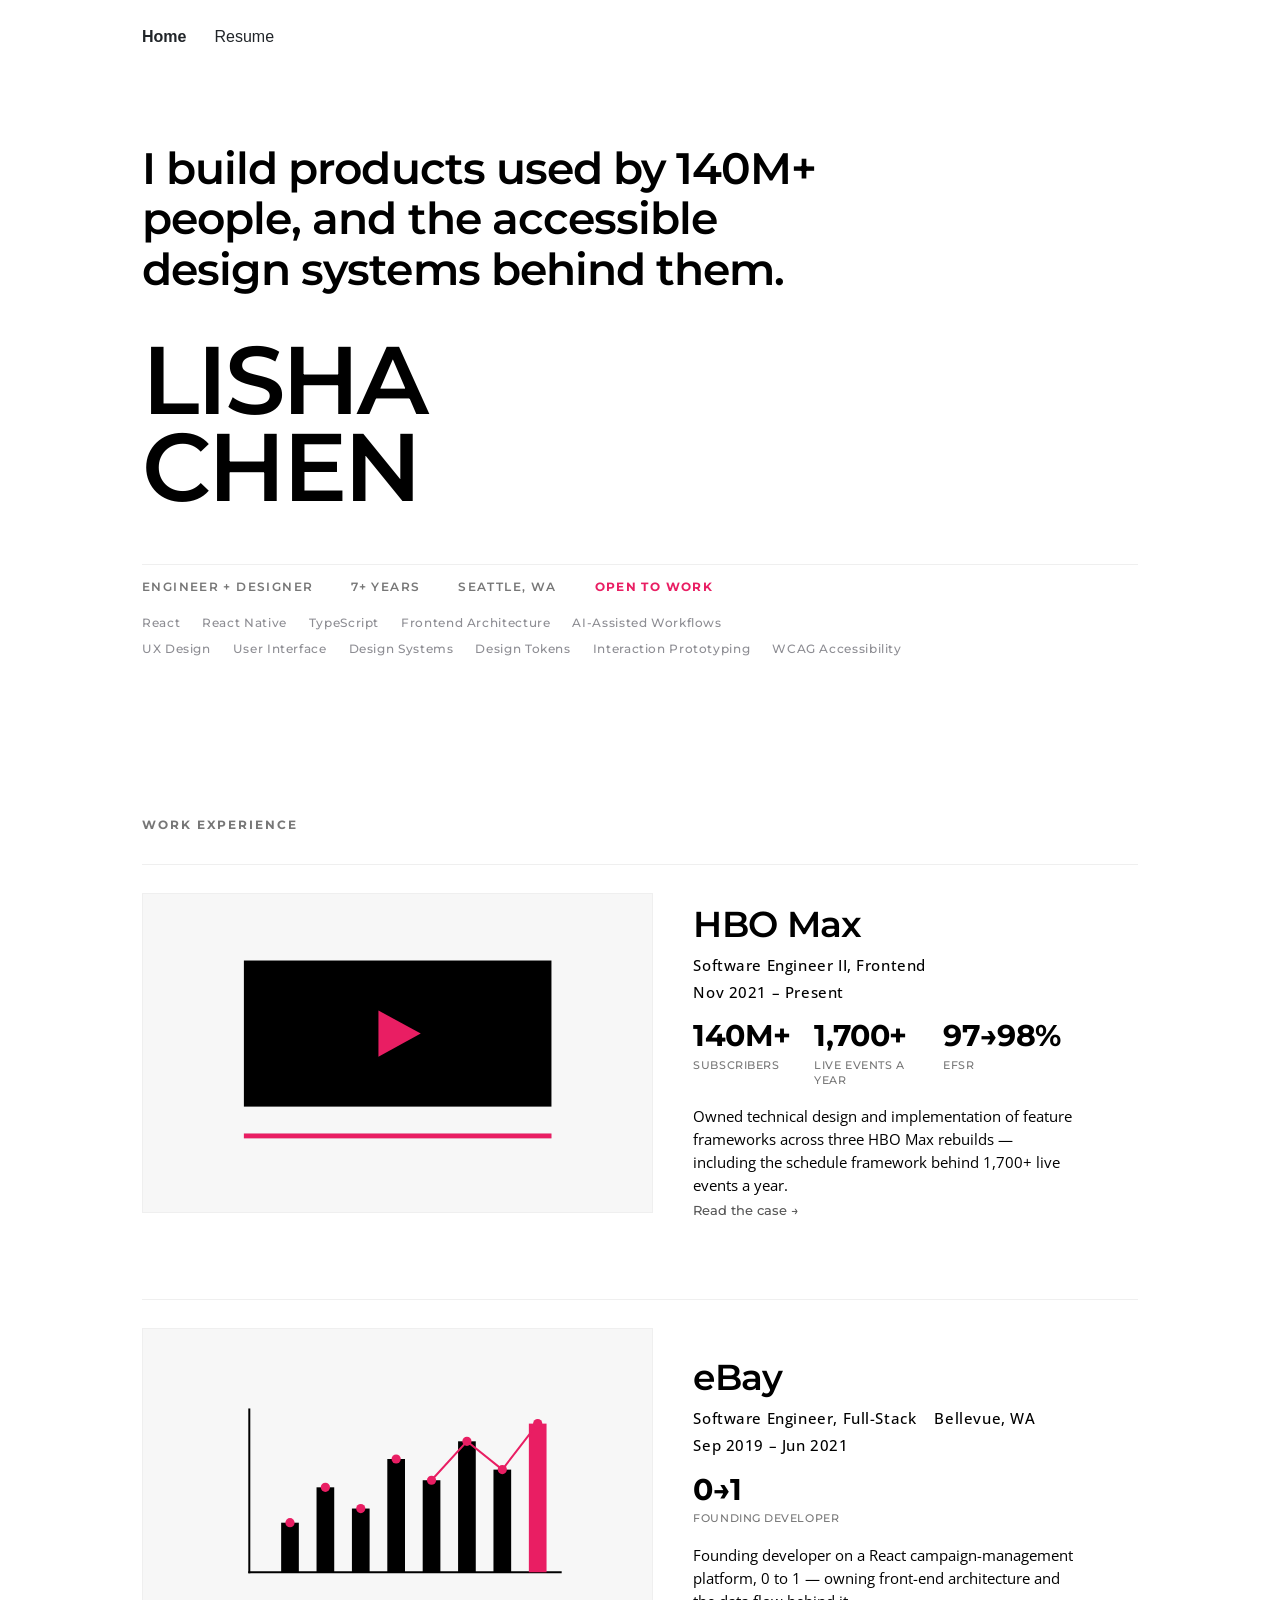
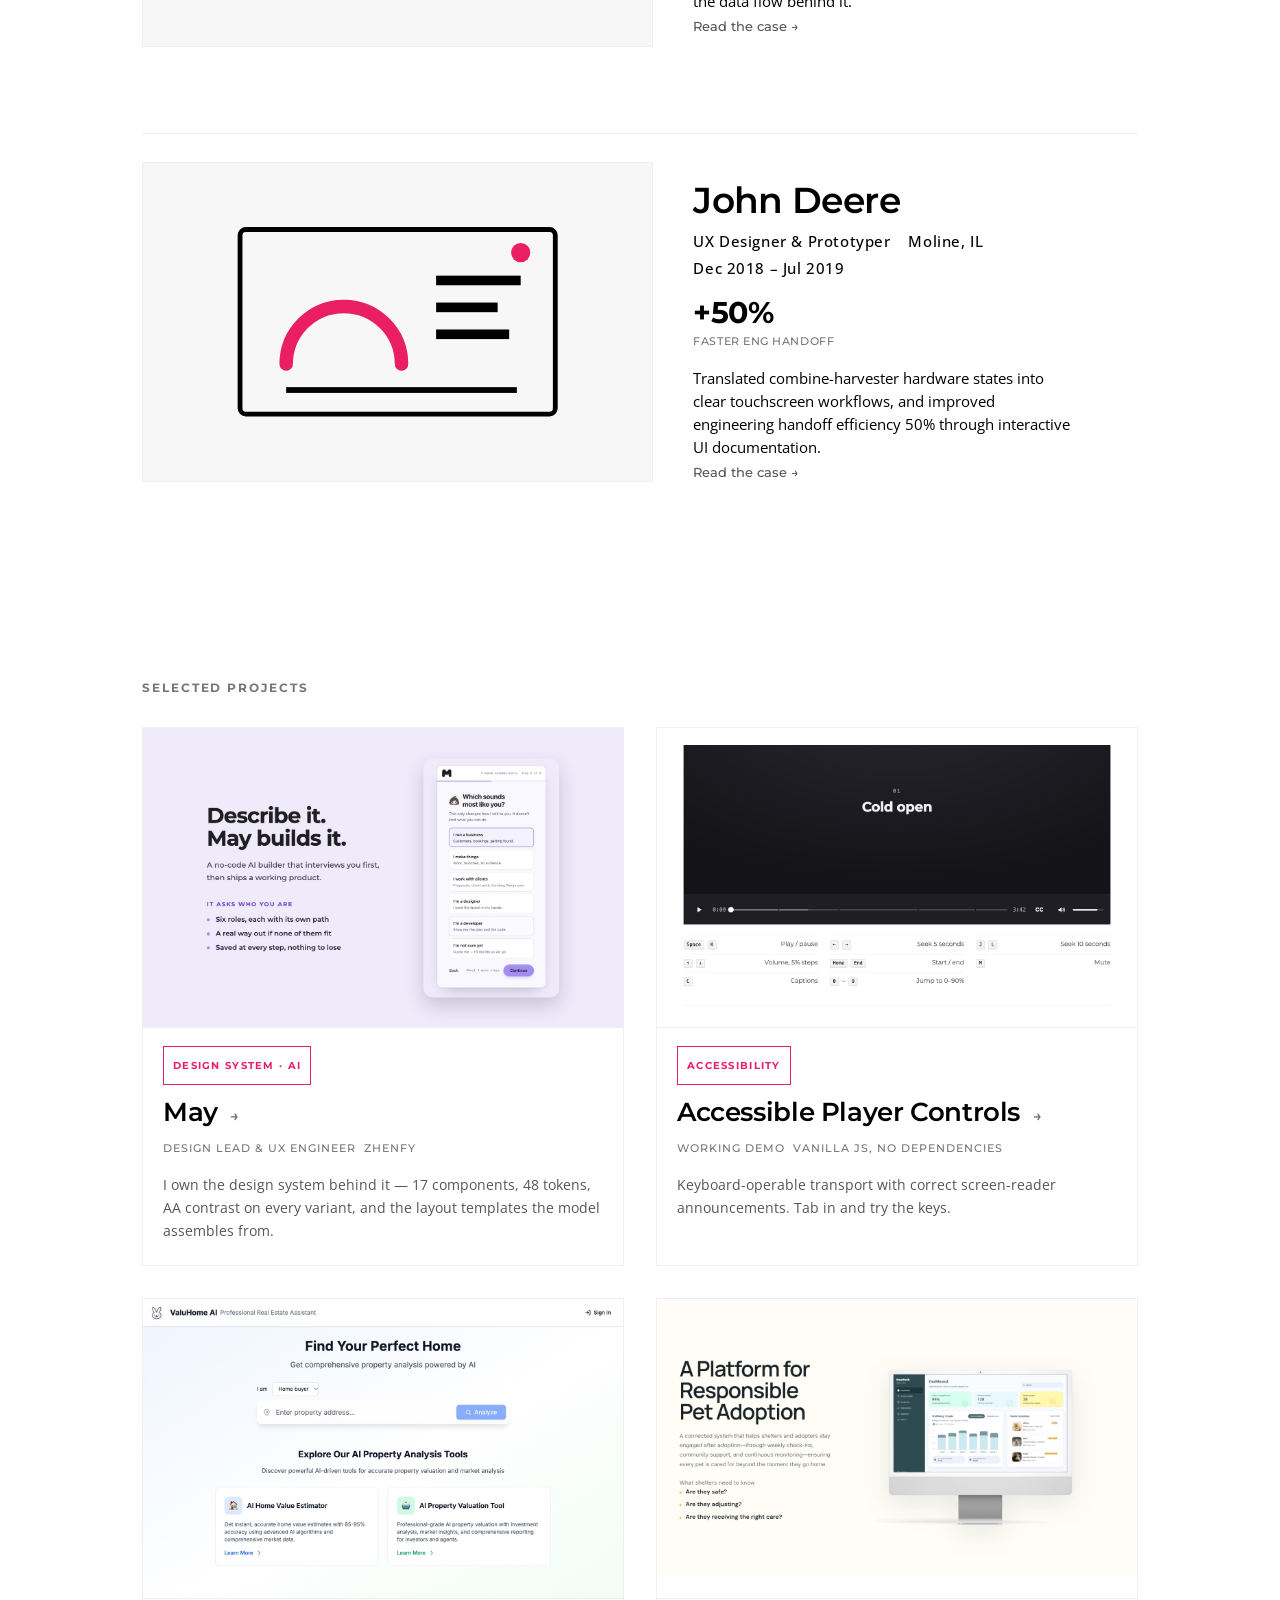
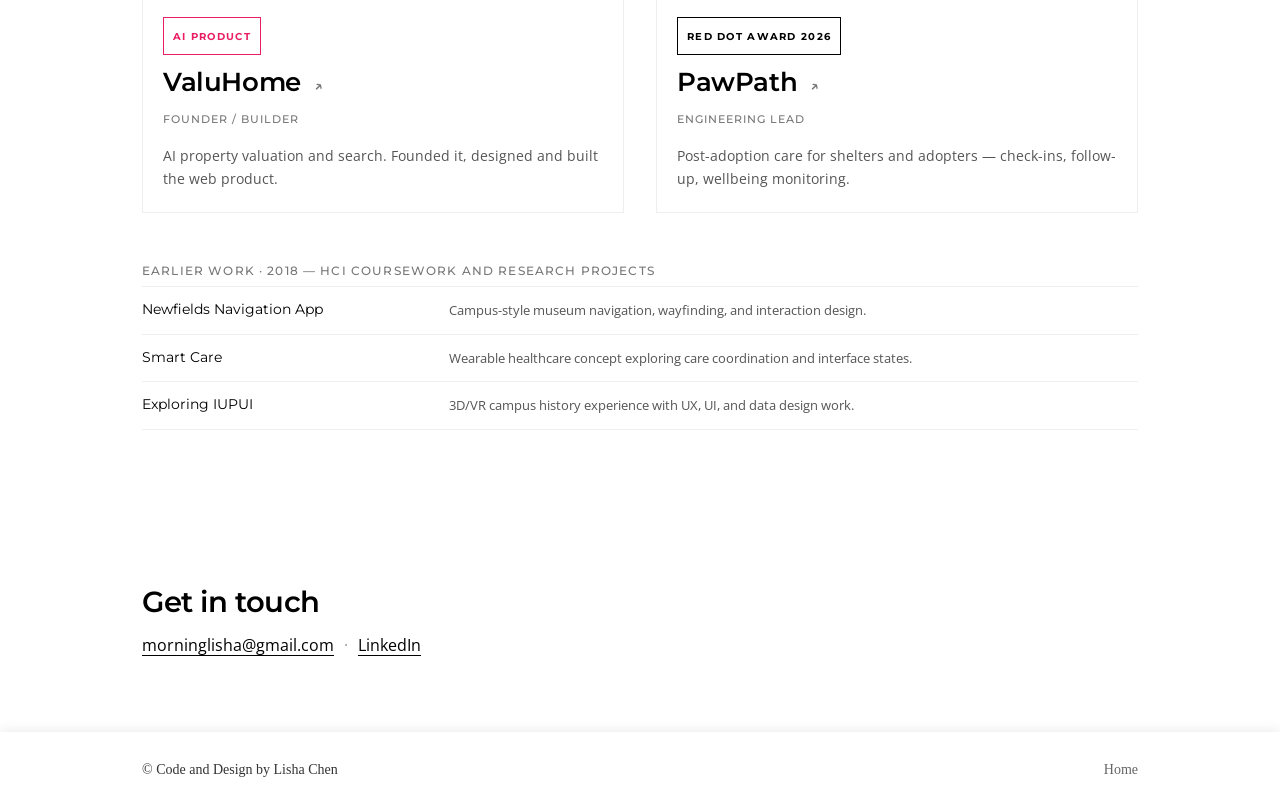
==== commit ee9820ae: "Make the hero claim specific 140M+ replaces a generic line; second clause claims the systems layer a" ====
--- a/index.html
+++ b/index.html
@@ -10,7 +10,7 @@
       <link href="img/favicon.png" rel="icon">
       <link href="https://fonts.googleapis.com/css?family=Montserrat:300,400,500,700|Open+Sans:300,300i,400,400i,700,700i" rel="stylesheet">
       <link href="css/card.css?v=d72747bf" rel="stylesheet">
-      <link href="css/style.css?v=7ff98664" rel="stylesheet">
+      <link href="css/style.css?v=ff5075c3" rel="stylesheet">
       <link href="css/home.css?v=63855aa2" rel="stylesheet">
       <script type="application/ld+json">
 [
@@ -152,7 +152,7 @@
 
       <main>
          <section class="uxe-hero container col-lg-8 col-md-10 col-centered">
-            <p class="uxe-claim">I help ideas turn into real products.</p>
+            <p class="uxe-claim">I build products used by 140M+ people, and the accessible design&nbsp;systems behind them.</p>
             <h1>LISHA<br>CHEN</h1>
             <ul class="uxe-facts">
                <li>Engineer + Designer</li>
--- a/css/style.css
+++ b/css/style.css
@@ -2749,7 +2749,7 @@
   letter-spacing: -0.022em;
   line-height: 1.16;
   margin: 0 0 26px;
-  max-width: 22ch;
+  max-width: 27ch;
 }
 
 .uxe-facts {
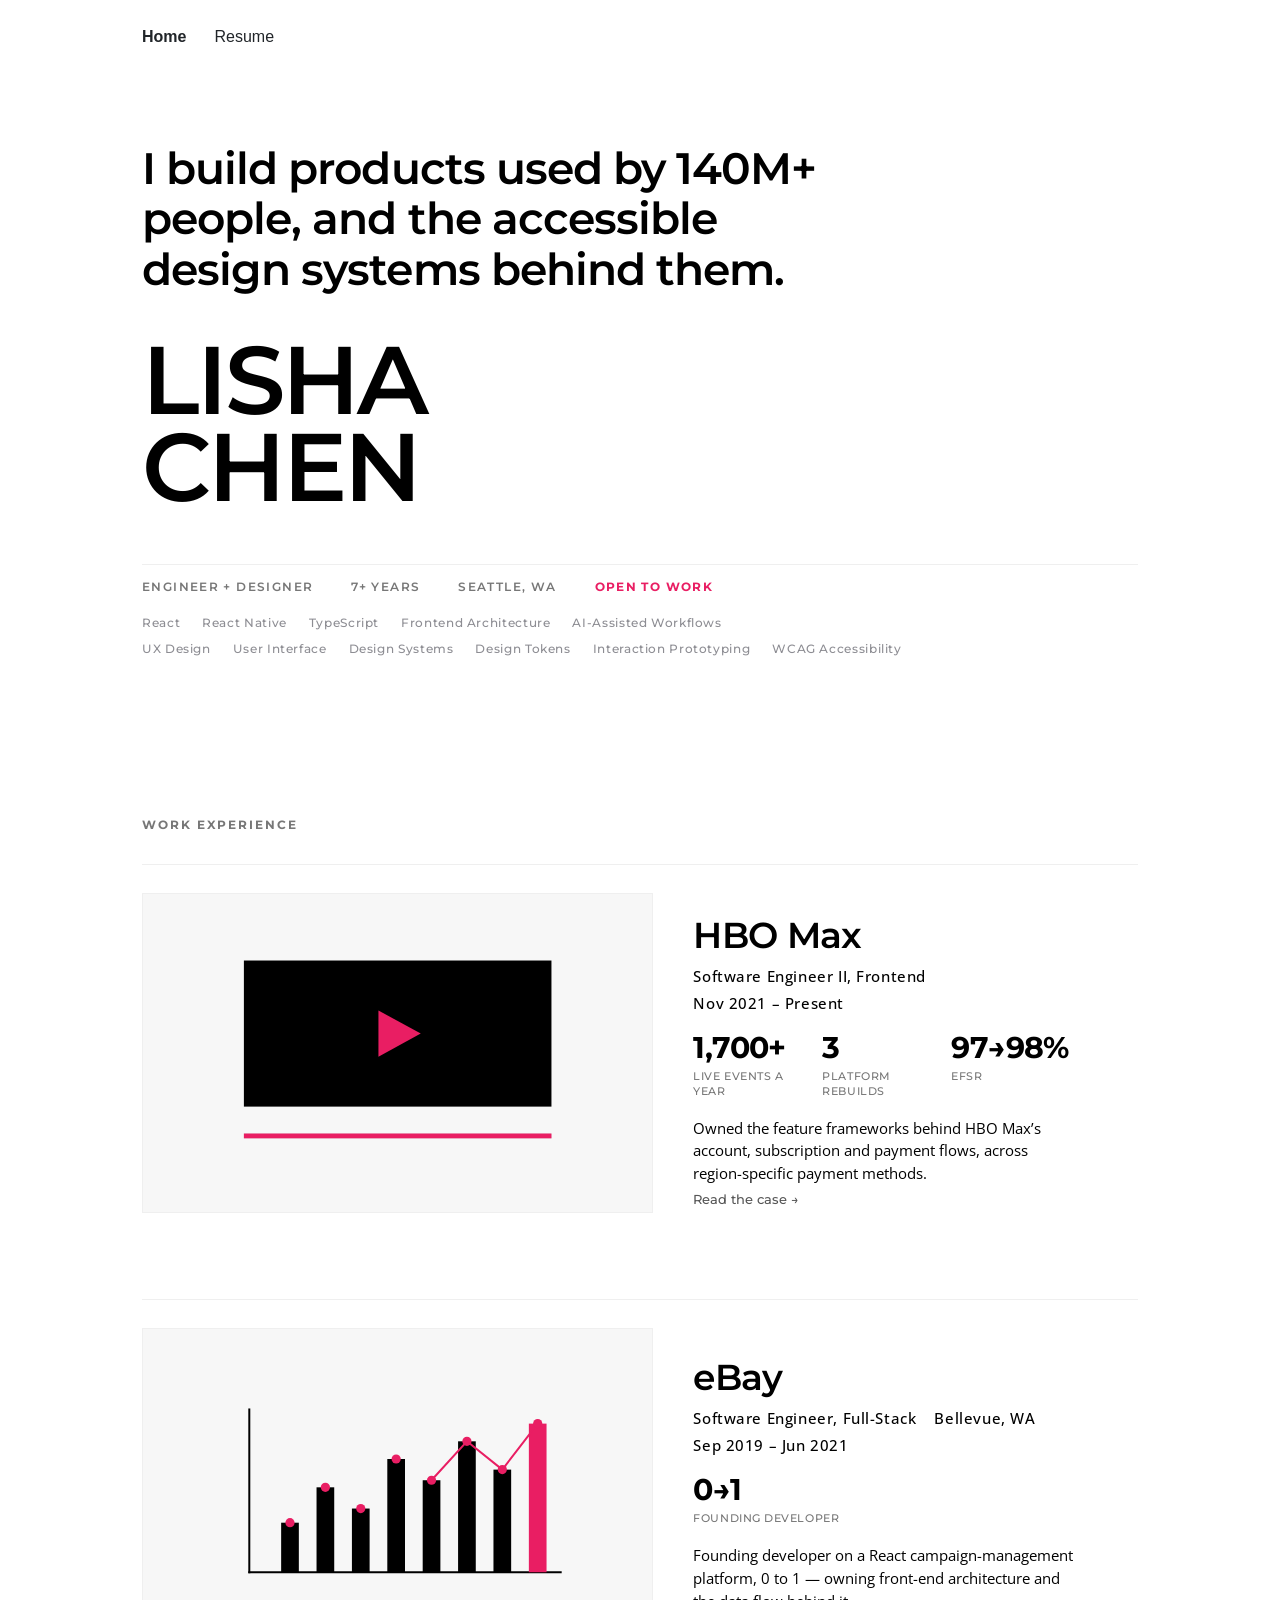
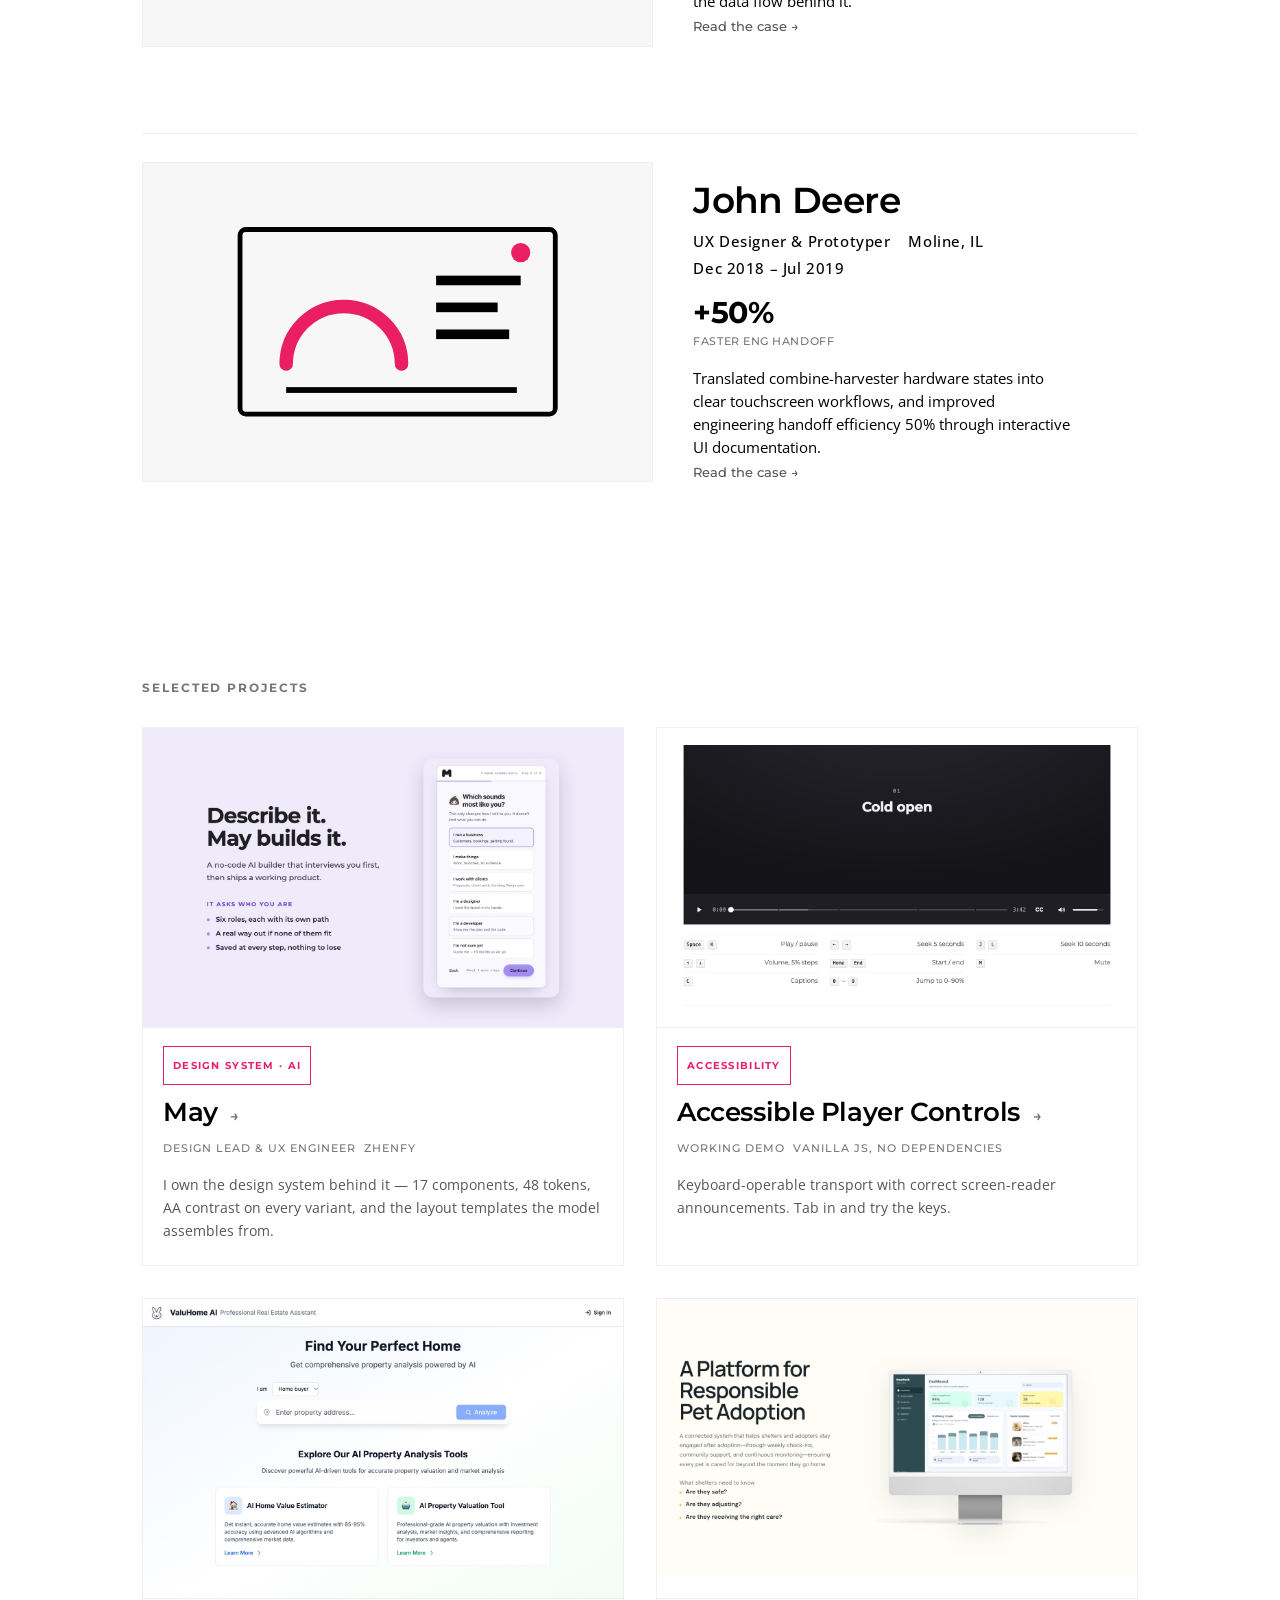
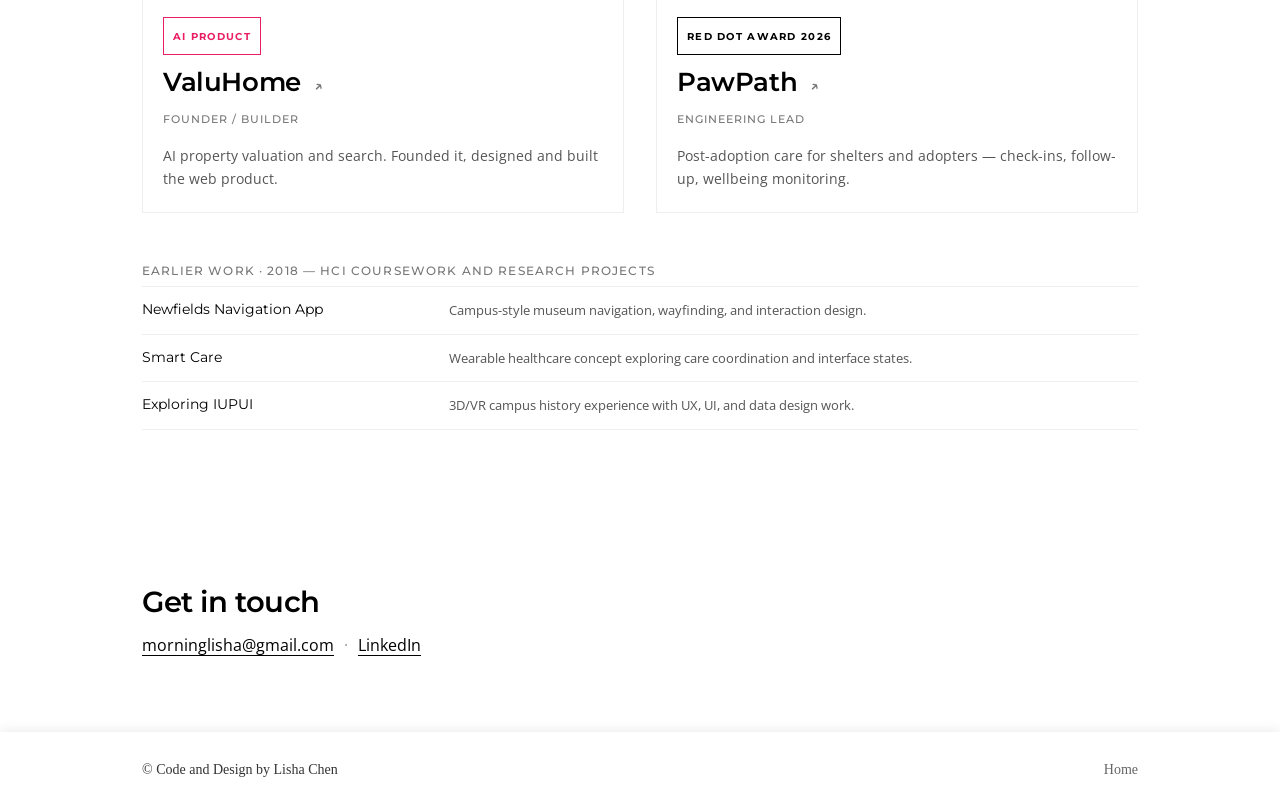
==== commit b774ff23: "Stop 140M+ appearing twice on the homepage HBO metric becomes 3 platform rebuilds; the summary drops" ====
--- a/index.html
+++ b/index.html
@@ -196,11 +196,11 @@
                      <h3>HBO Max</h3>
                      <p class="uxe-role"><span>Software Engineer II, Frontend</span><span>Nov 2021 &ndash; Present</span></p>
                      <dl class="uxe-metrics">
-                        <div><dt>140M+</dt><dd>subscribers</dd></div>
                         <div><dt>1,700+</dt><dd>live events a year</dd></div>
+                        <div><dt>3</dt><dd>platform rebuilds</dd></div>
                         <div><dt>97&rarr;98%</dt><dd>EFSR</dd></div>
                      </dl>
-                     <p class="uxe-summary">Owned technical design and implementation of feature frameworks across three HBO Max rebuilds &mdash; including the schedule framework behind 1,700+ live events a year.</p>
+                     <p class="uxe-summary">Owned the feature frameworks behind HBO Max&rsquo;s account, subscription and payment flows, across region-specific payment methods.</p>
                      <a class="uxe-case-link" href="hbo-max.html">Read the case &rarr;</a>
                   </div>
                </article>
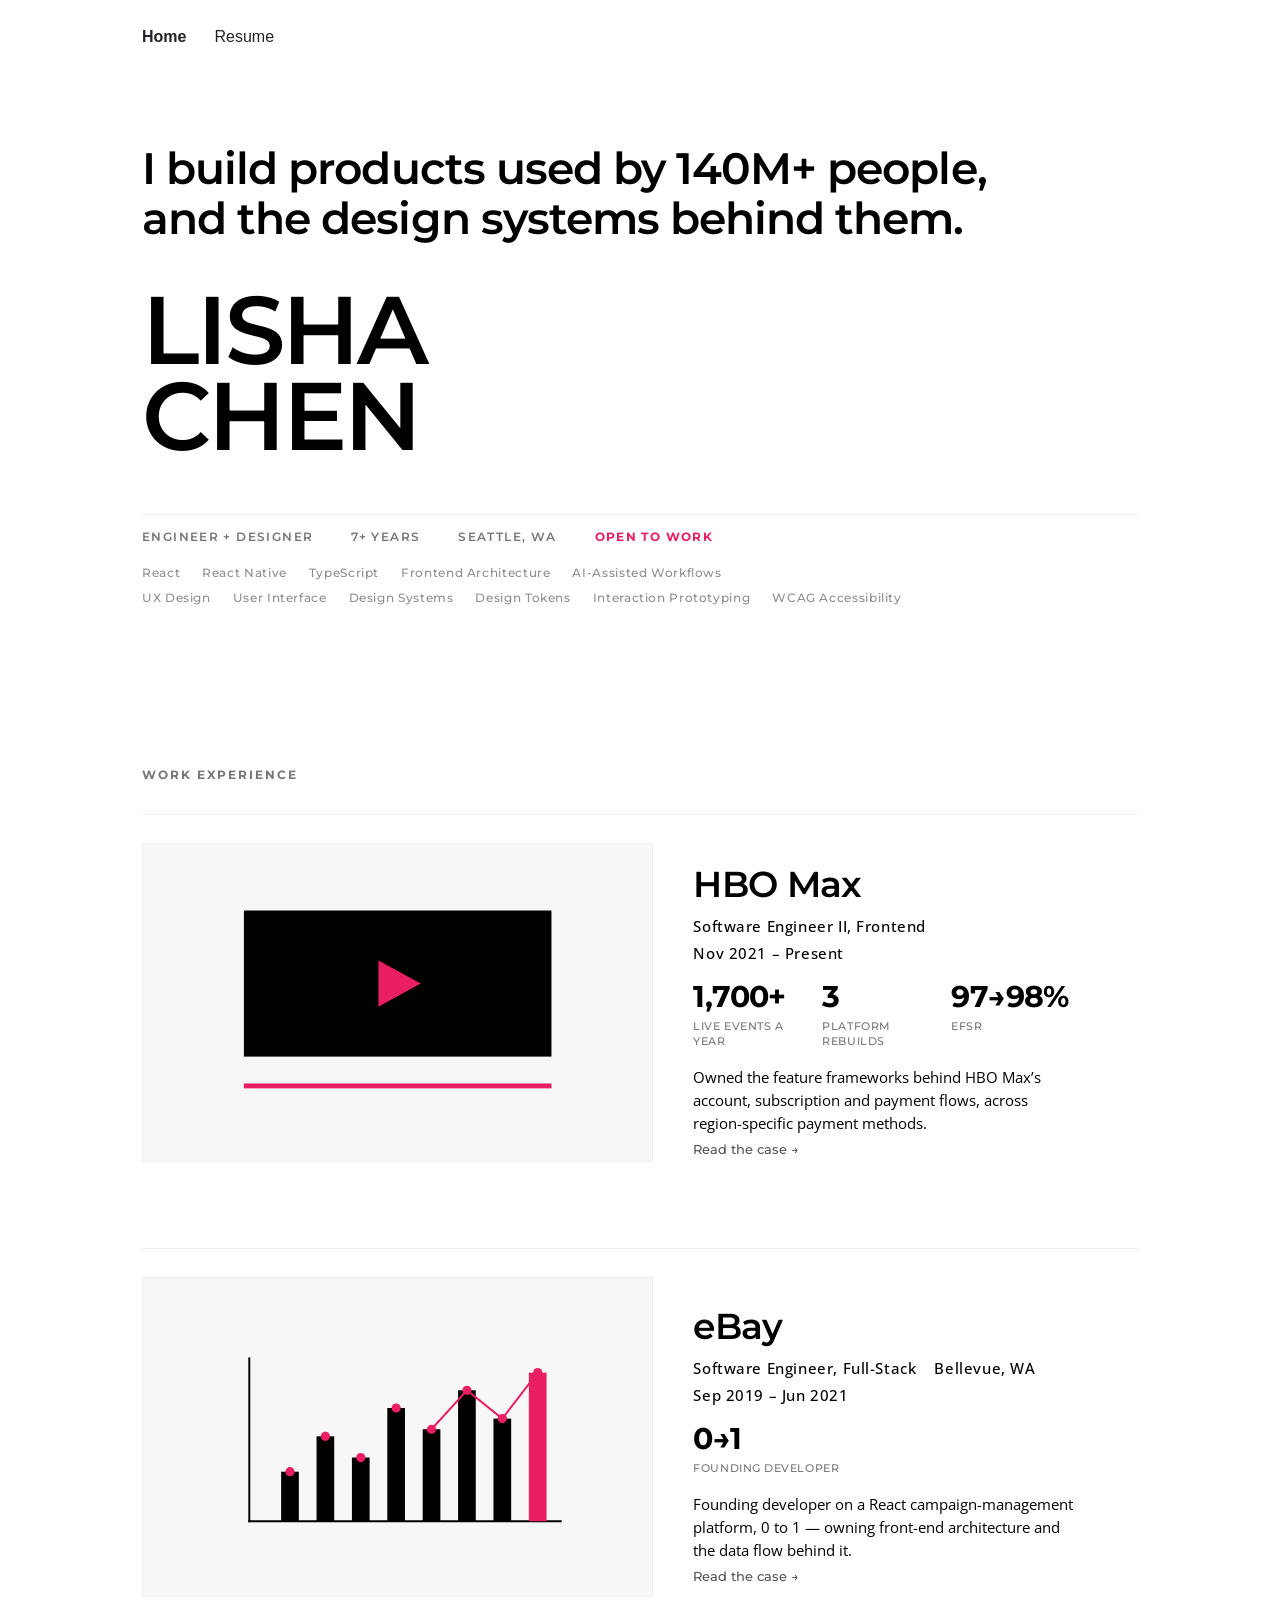
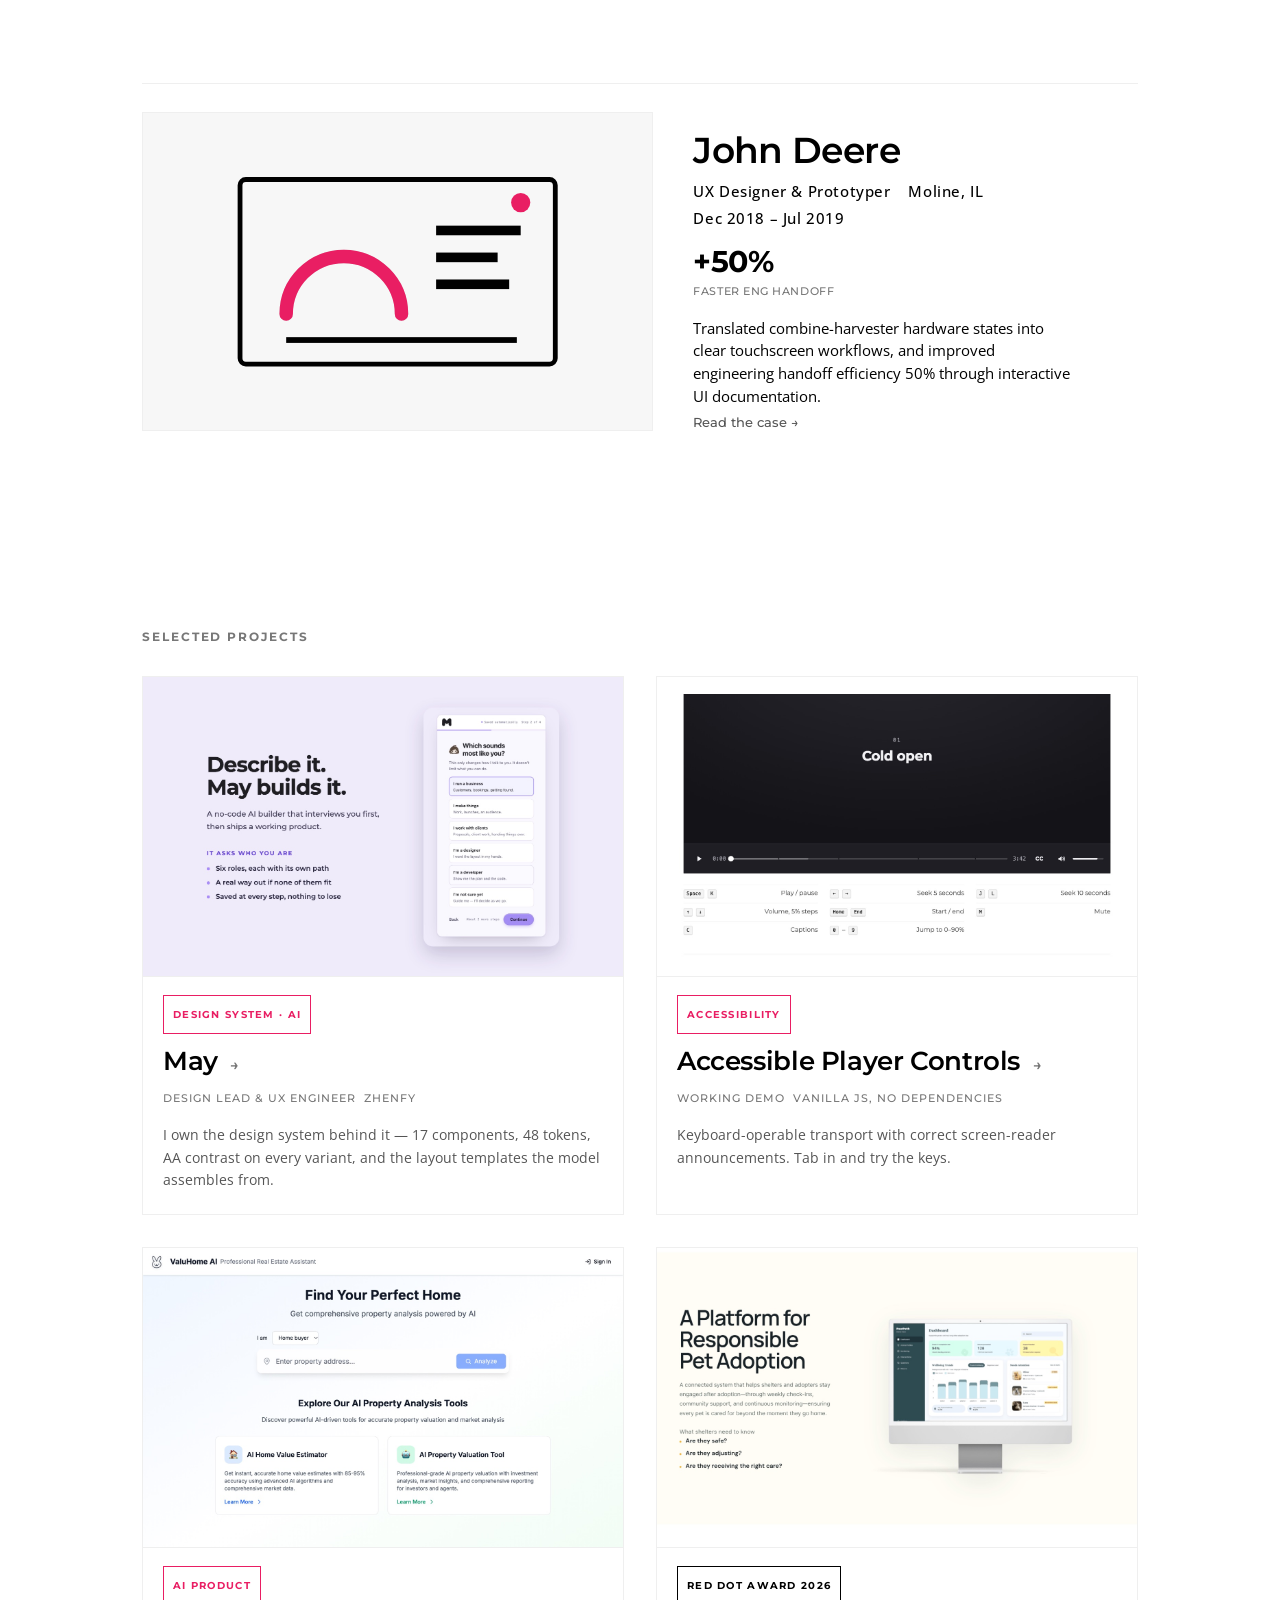
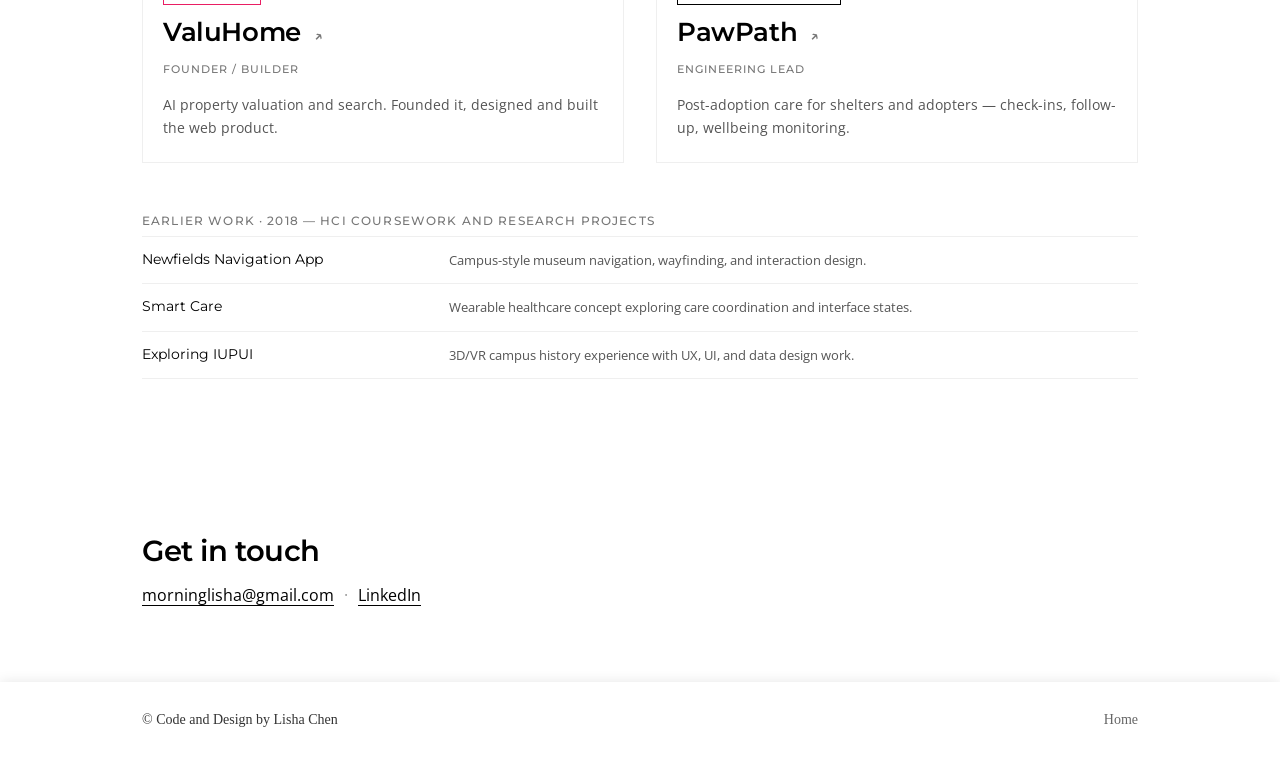
==== commit 96fd1afe: "Drop 'accessible' from the hero claim It positioned her as an a11y specialist rather than someone wh" ====
--- a/index.html
+++ b/index.html
@@ -10,7 +10,7 @@
       <link href="img/favicon.png" rel="icon">
       <link href="https://fonts.googleapis.com/css?family=Montserrat:300,400,500,700|Open+Sans:300,300i,400,400i,700,700i" rel="stylesheet">
       <link href="css/card.css?v=d72747bf" rel="stylesheet">
-      <link href="css/style.css?v=ff5075c3" rel="stylesheet">
+      <link href="css/style.css?v=4fa5d92f" rel="stylesheet">
       <link href="css/home.css?v=63855aa2" rel="stylesheet">
       <script type="application/ld+json">
 [
@@ -152,7 +152,7 @@
 
       <main>
          <section class="uxe-hero container col-lg-8 col-md-10 col-centered">
-            <p class="uxe-claim">I build products used by 140M+ people, and the accessible design&nbsp;systems behind them.</p>
+            <p class="uxe-claim">I build products used by 140M+ people, and&nbsp;the design&nbsp;systems behind them.</p>
             <h1>LISHA<br>CHEN</h1>
             <ul class="uxe-facts">
                <li>Engineer + Designer</li>
--- a/css/style.css
+++ b/css/style.css
@@ -2744,12 +2744,12 @@
 .uxe-claim {
   color: var(--uxe-text);
   font-family: Montserrat, sans-serif;
-  font-size: clamp(1.6rem, 3.4vw, 2.75rem);
+  font-size: clamp(1.42rem, 3.4vw, 2.75rem);
   font-weight: 600;
   letter-spacing: -0.022em;
   line-height: 1.16;
   margin: 0 0 26px;
-  max-width: 27ch;
+  max-width: 38ch;
 }
 
 .uxe-facts {
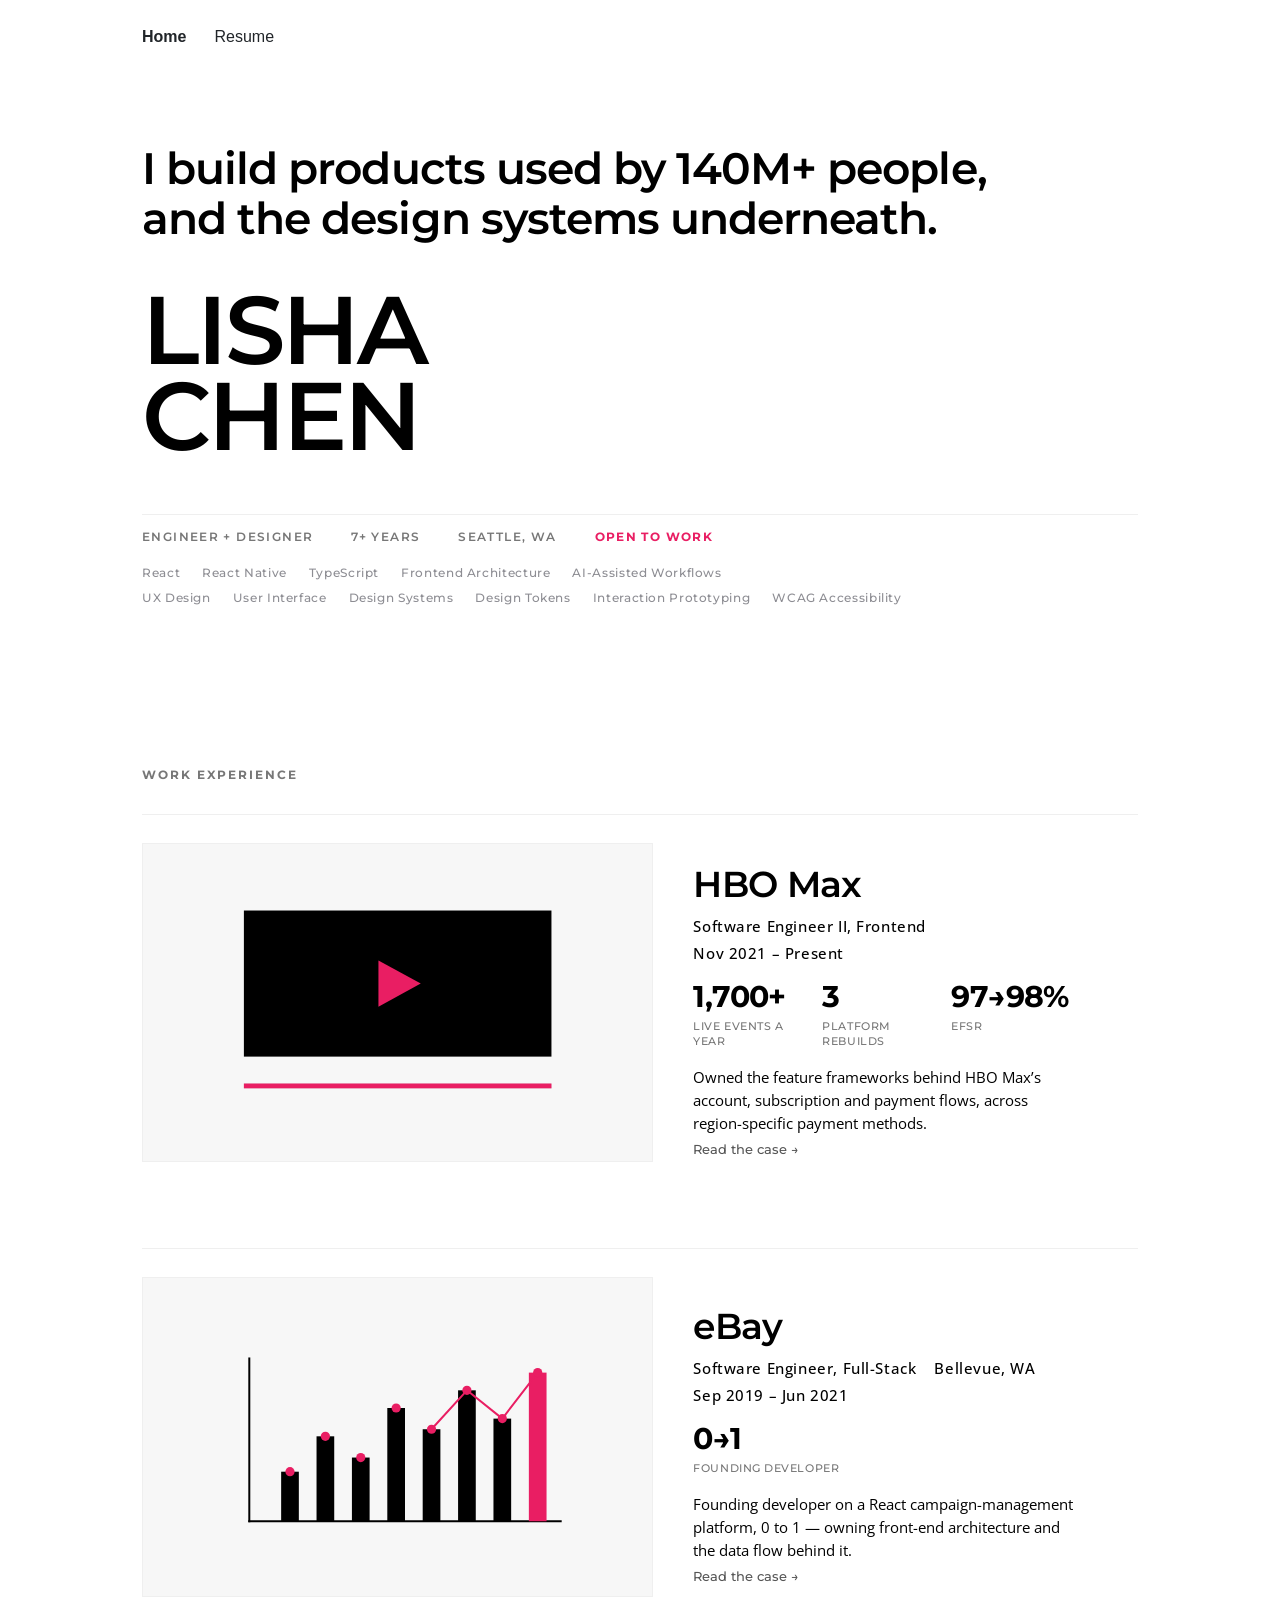
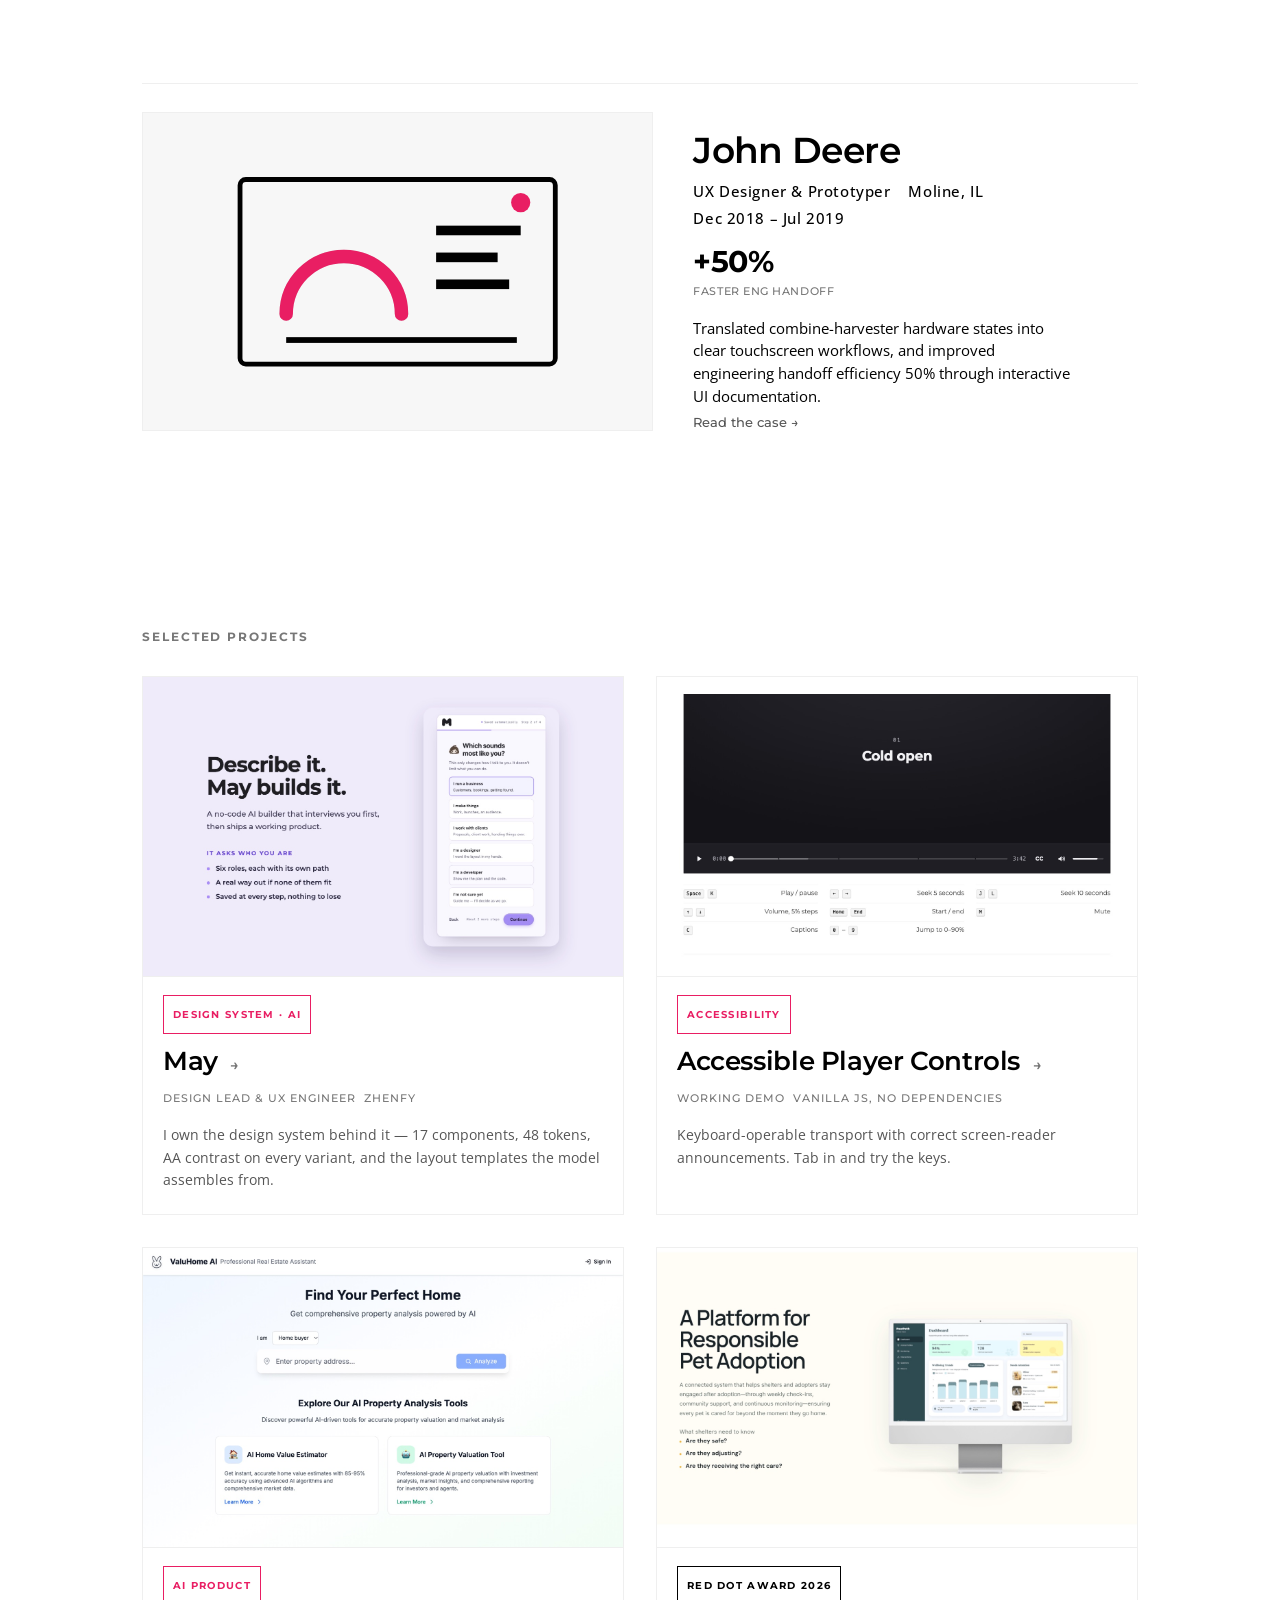
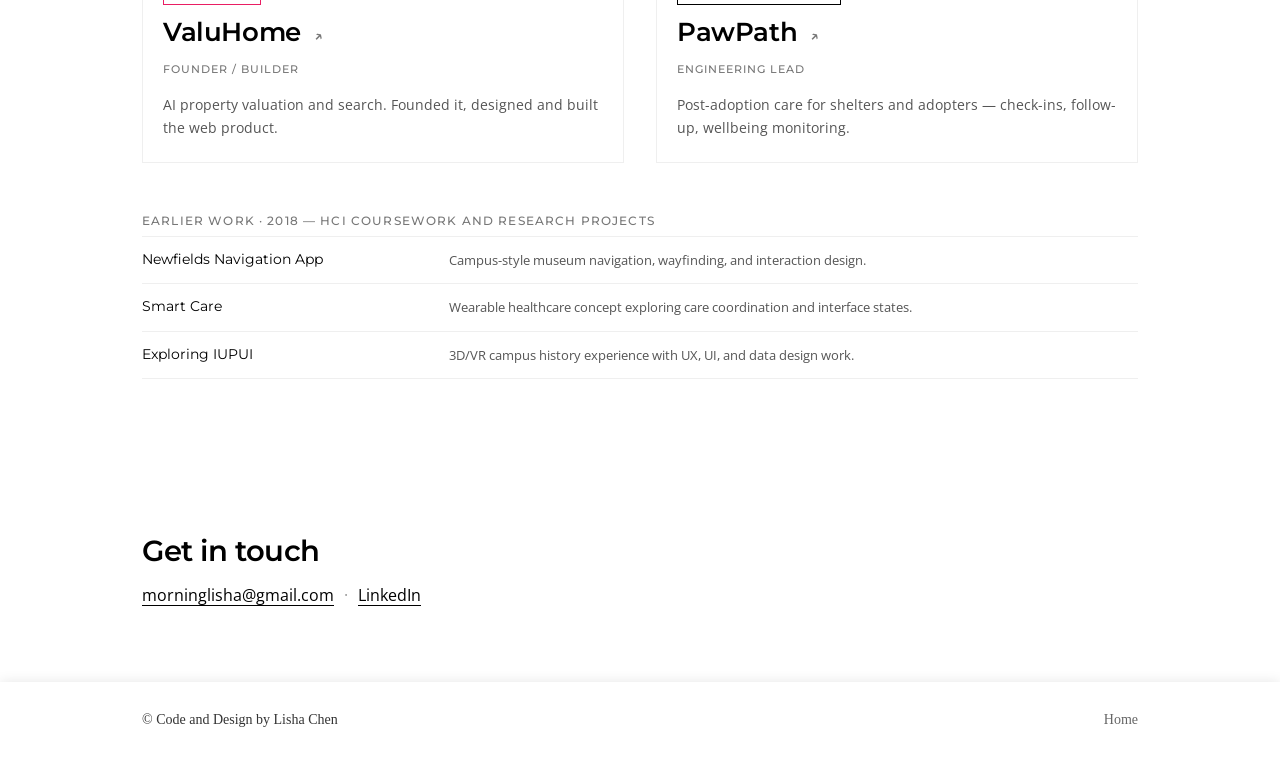
==== commit 00bbd07d: "Remove the dangling pronoun from the hero claim 'behind them' let 'them' attach to 'people' instead " ====
--- a/index.html
+++ b/index.html
@@ -152,7 +152,7 @@
 
       <main>
          <section class="uxe-hero container col-lg-8 col-md-10 col-centered">
-            <p class="uxe-claim">I build products used by 140M+ people, and&nbsp;the design&nbsp;systems behind them.</p>
+            <p class="uxe-claim">I build products used by 140M+ people, and&nbsp;the design&nbsp;systems underneath.</p>
             <h1>LISHA<br>CHEN</h1>
             <ul class="uxe-facts">
                <li>Engineer + Designer</li>
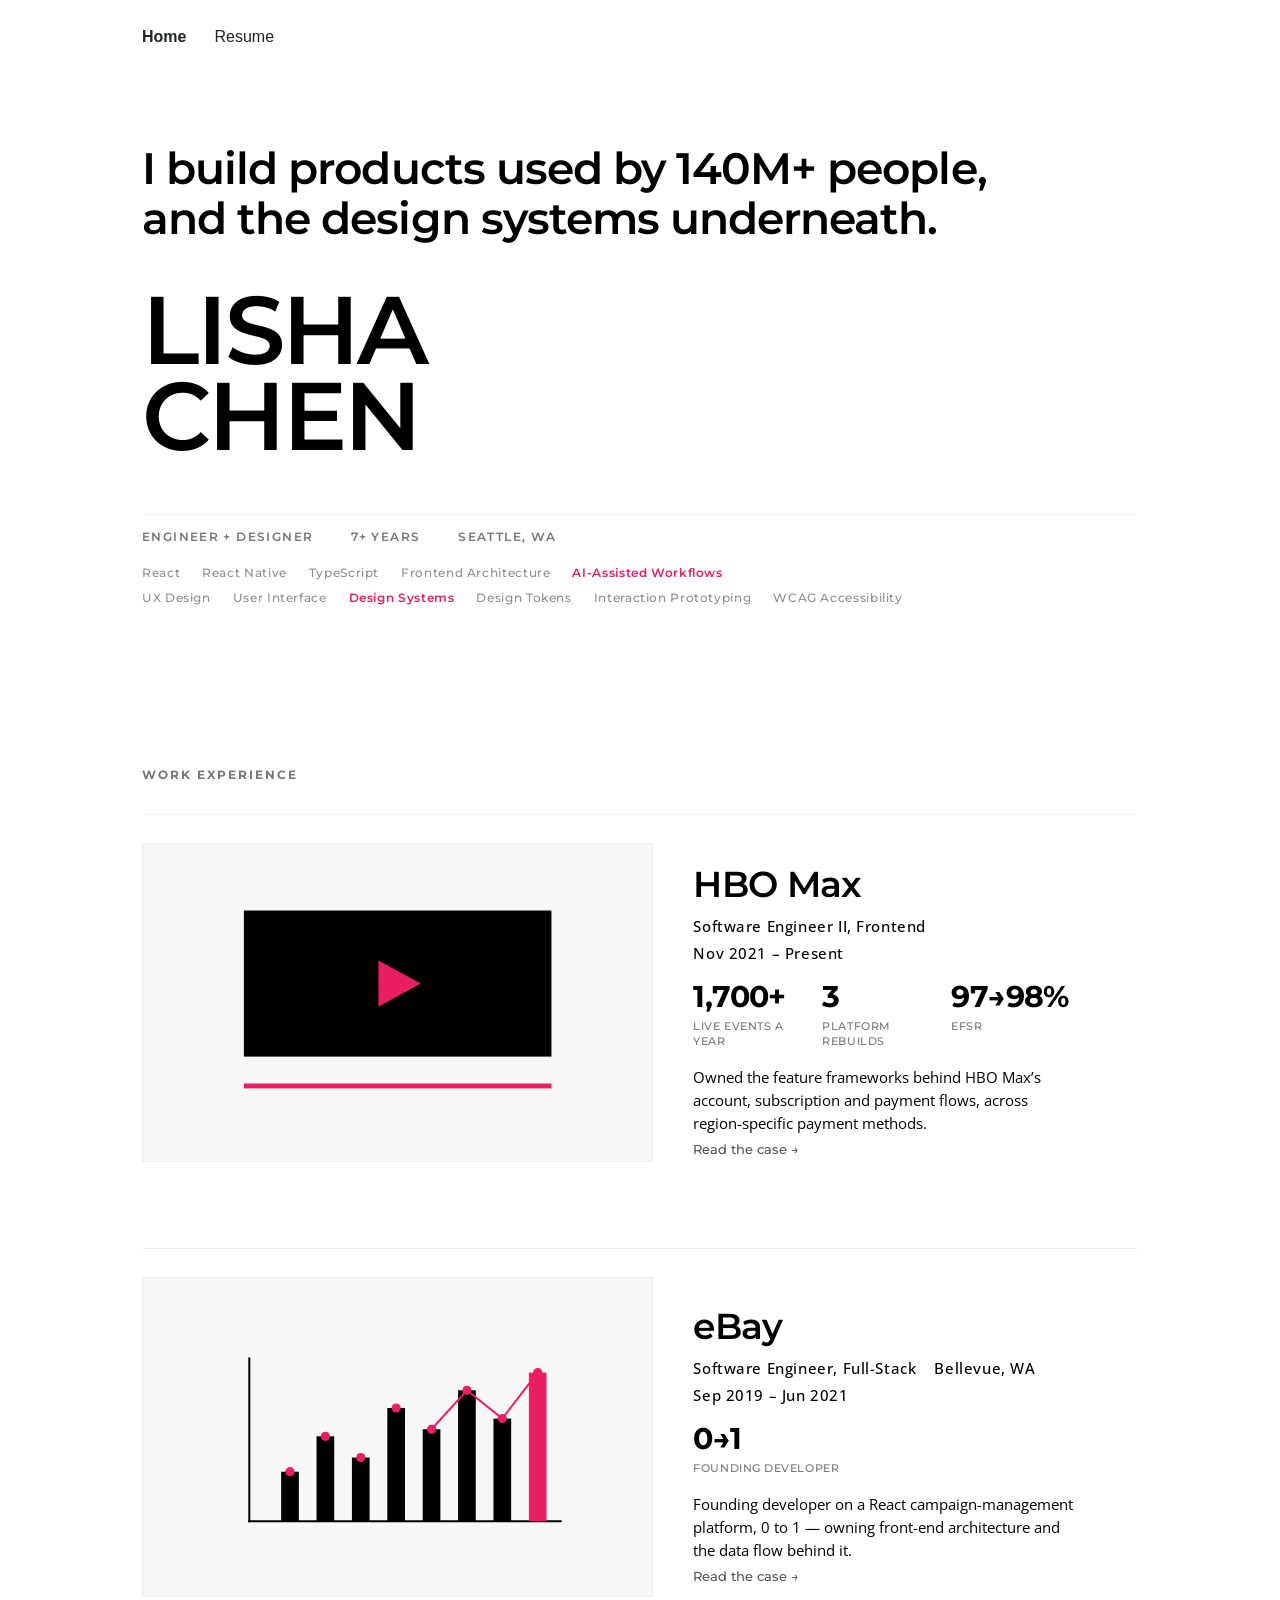
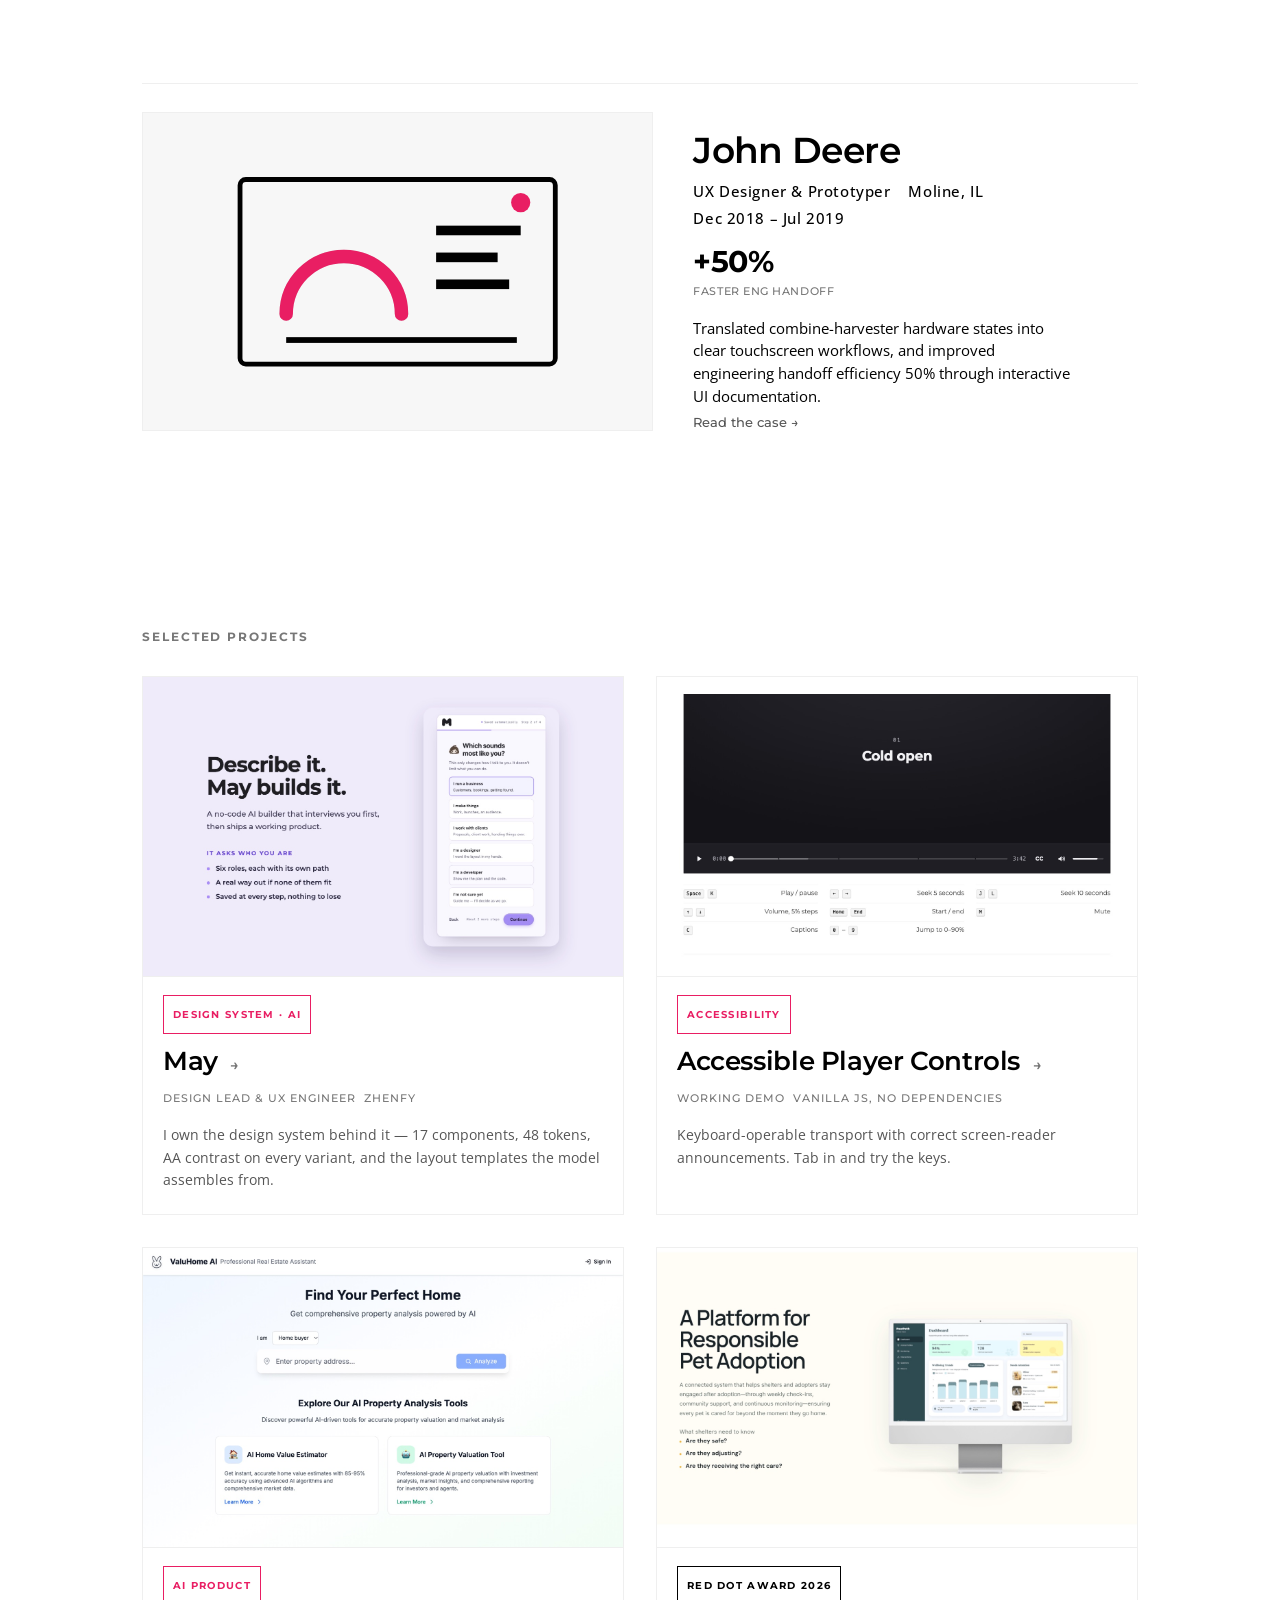
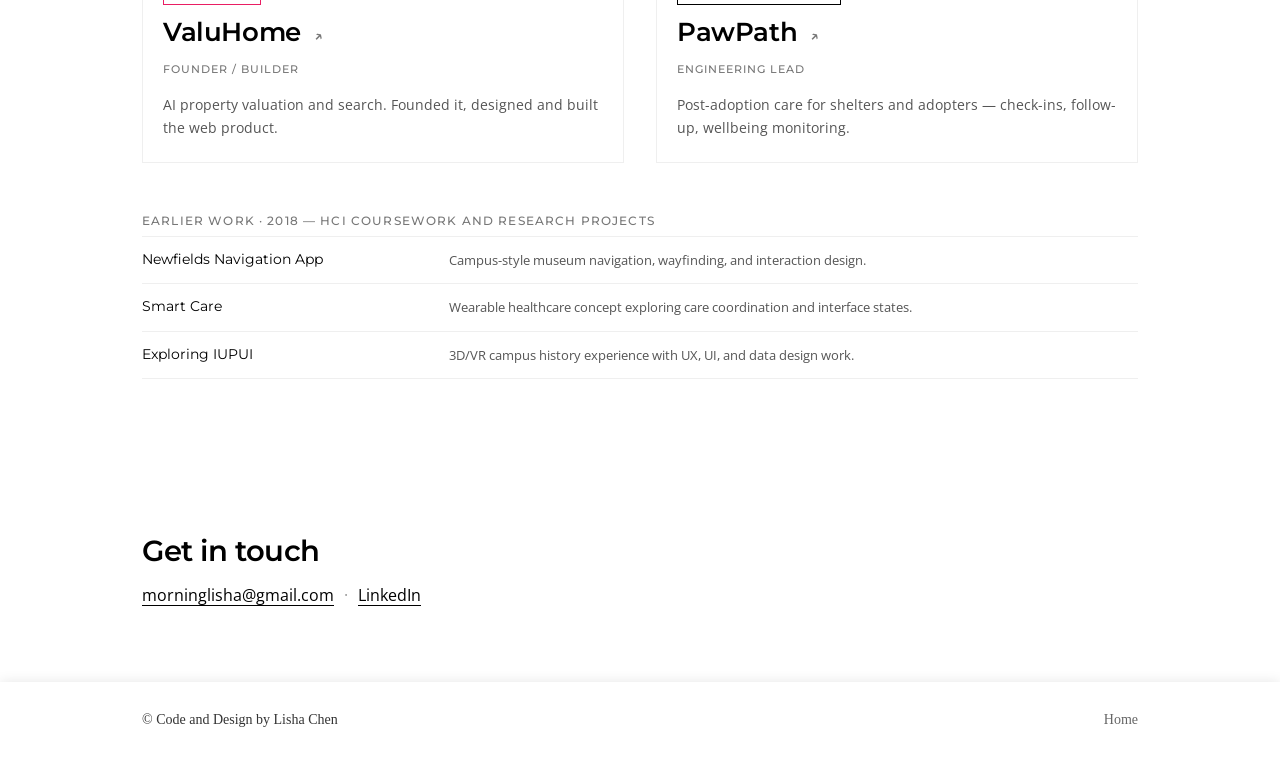
==== commit 8fd85969: "Spend the hero's accent on keywords, not on a job-hunting badge Removed 'Open to work'; the accent n" ====
--- a/index.html
+++ b/index.html
@@ -10,7 +10,7 @@
       <link href="img/favicon.png" rel="icon">
       <link href="https://fonts.googleapis.com/css?family=Montserrat:300,400,500,700|Open+Sans:300,300i,400,400i,700,700i" rel="stylesheet">
       <link href="css/card.css?v=d72747bf" rel="stylesheet">
-      <link href="css/style.css?v=4fa5d92f" rel="stylesheet">
+      <link href="css/style.css?v=cc20ca89" rel="stylesheet">
       <link href="css/home.css?v=63855aa2" rel="stylesheet">
       <script type="application/ld+json">
 [
@@ -158,18 +158,17 @@
                <li>Engineer + Designer</li>
                <li>7+ years</li>
                <li>Seattle, WA</li>
-               <li class="uxe-open">Open to work</li>
             </ul>
             <div class="uxe-tags" aria-label="Core skills">
                <span>React</span>
                <span>React Native</span>
                <span>TypeScript</span>
                <span>Frontend Architecture</span>
-               <span>AI-Assisted Workflows</span>
+               <span class="uxe-tag-key">AI-Assisted Workflows</span>
                <i class="uxe-tag-break" aria-hidden="true"></i>
                <span>UX Design</span>
                <span>User Interface</span>
-               <span>Design Systems</span>
+               <span class="uxe-tag-key">Design Systems</span>
                <span>Design Tokens</span>
                <span>Interaction Prototyping</span>
                <span>WCAG Accessibility</span>
--- a/css/style.css
+++ b/css/style.css
@@ -2771,11 +2771,12 @@
   text-transform: uppercase;
 }
 
-/* The one accent in this viewport. It is the only line on the page
-   that asks the reader to do something. */
-.uxe-facts .uxe-open {
+/* The two accent uses in this viewport. Eleven skills read as one
+   undifferentiated list; these are the two a design-systems screen is
+   actually filtering on, so they carry the colour the rest do not. */
+.uxe-hero .uxe-tags .uxe-tag-key {
   color: var(--uxe-accent);
-  font-weight: 700;
+  font-weight: 600;
 }
 
 @media (max-width: 520px) {
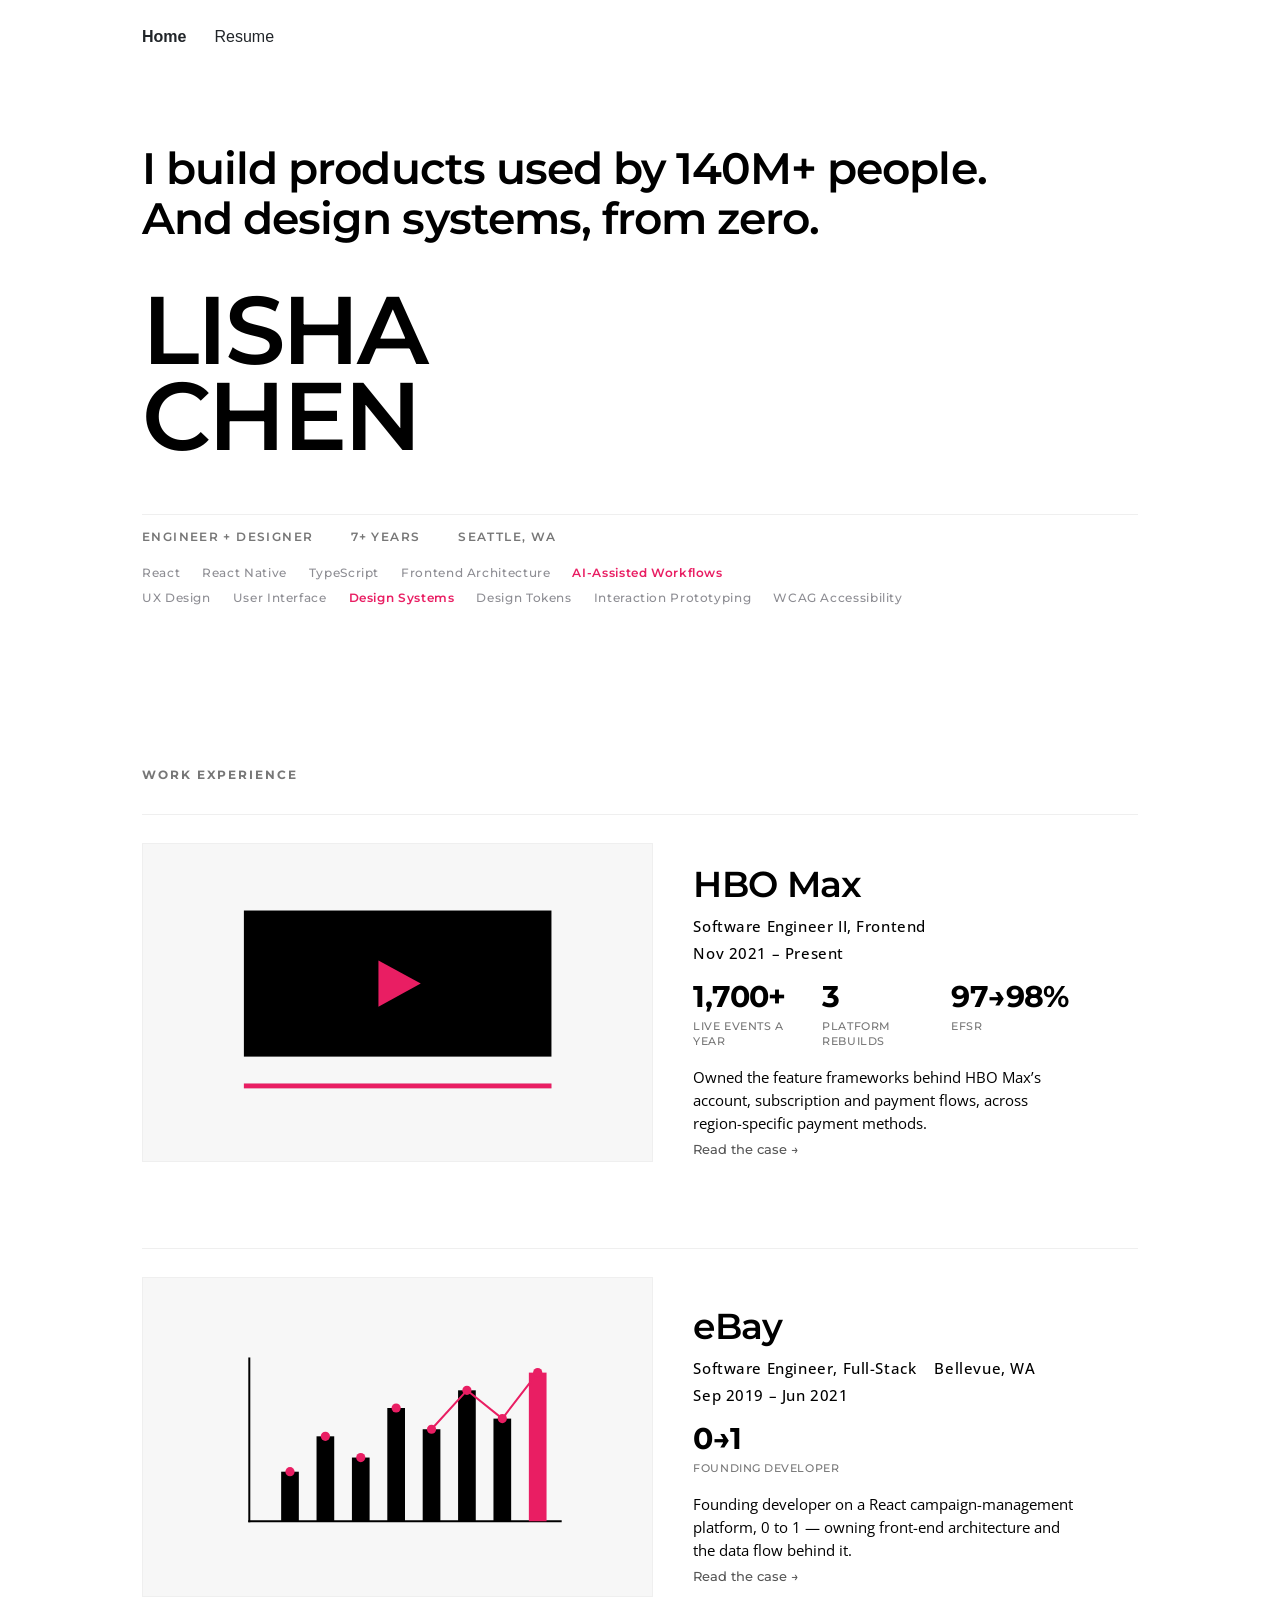
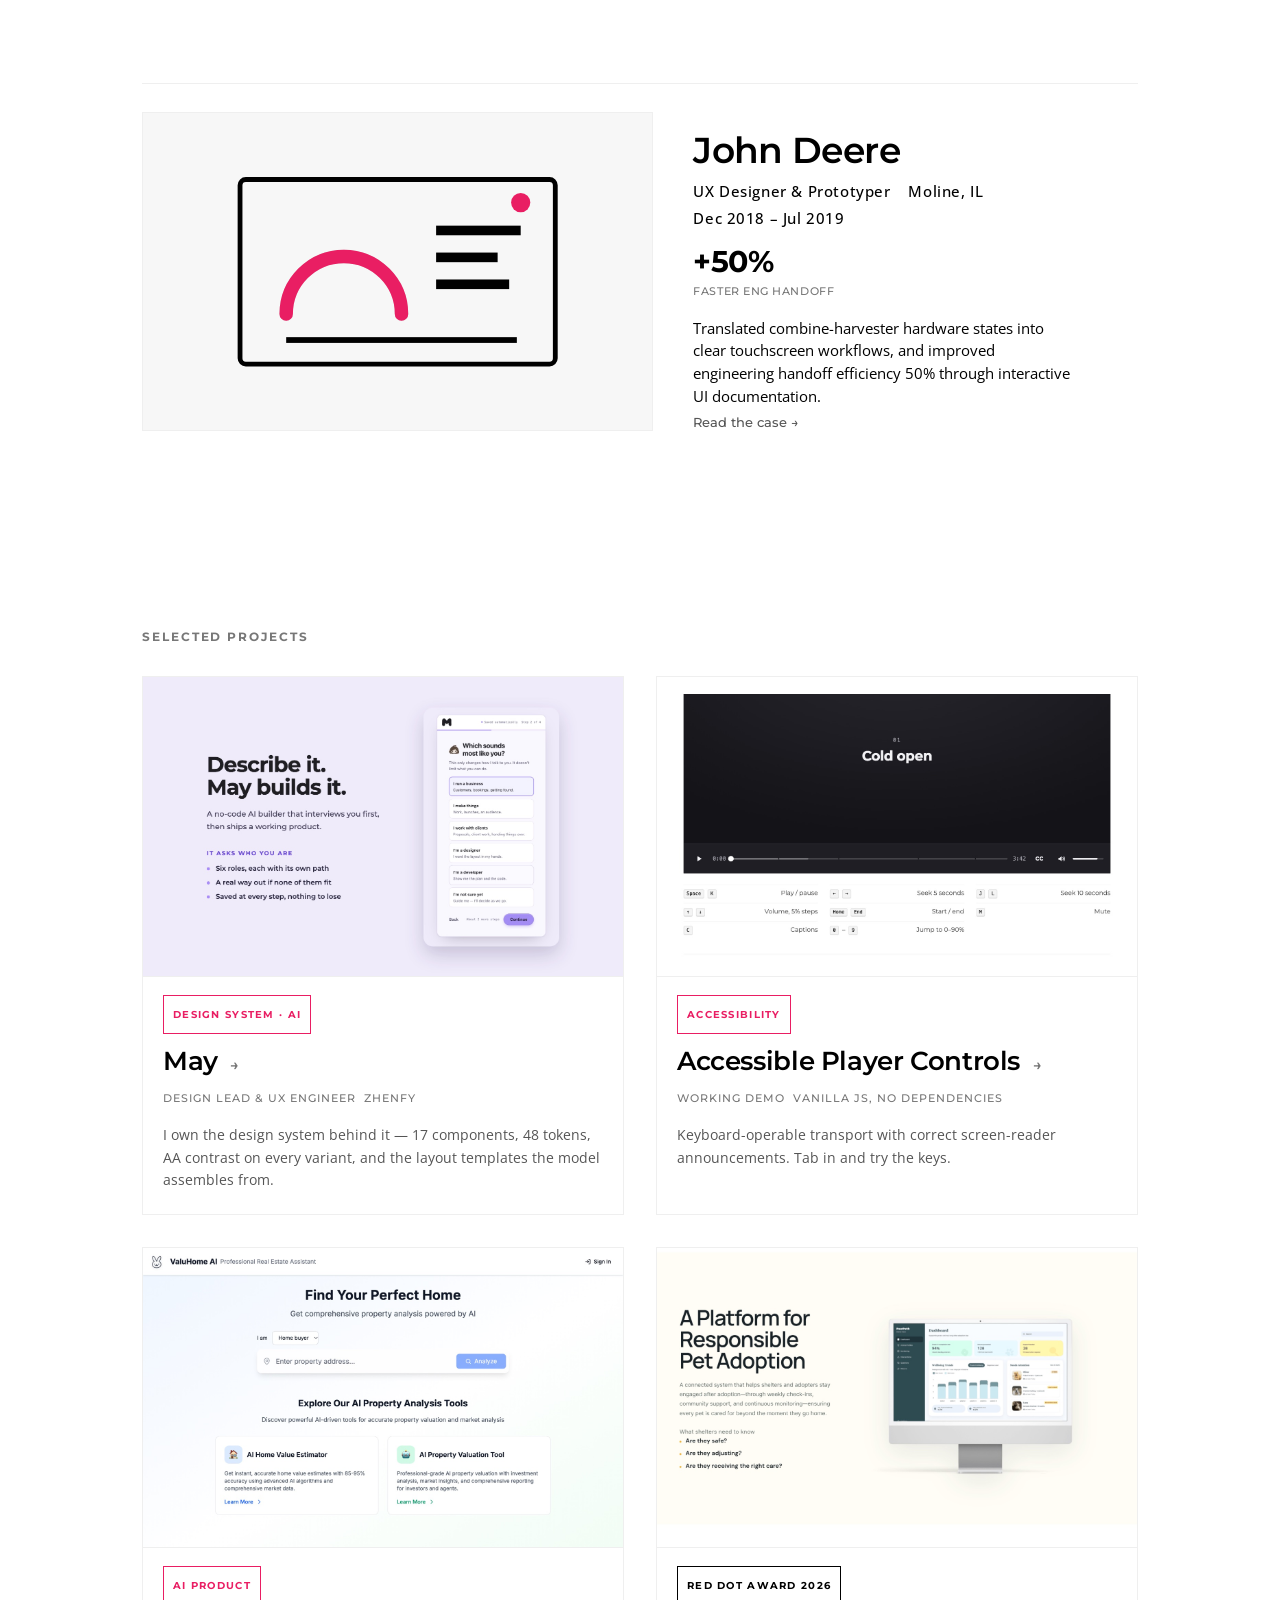
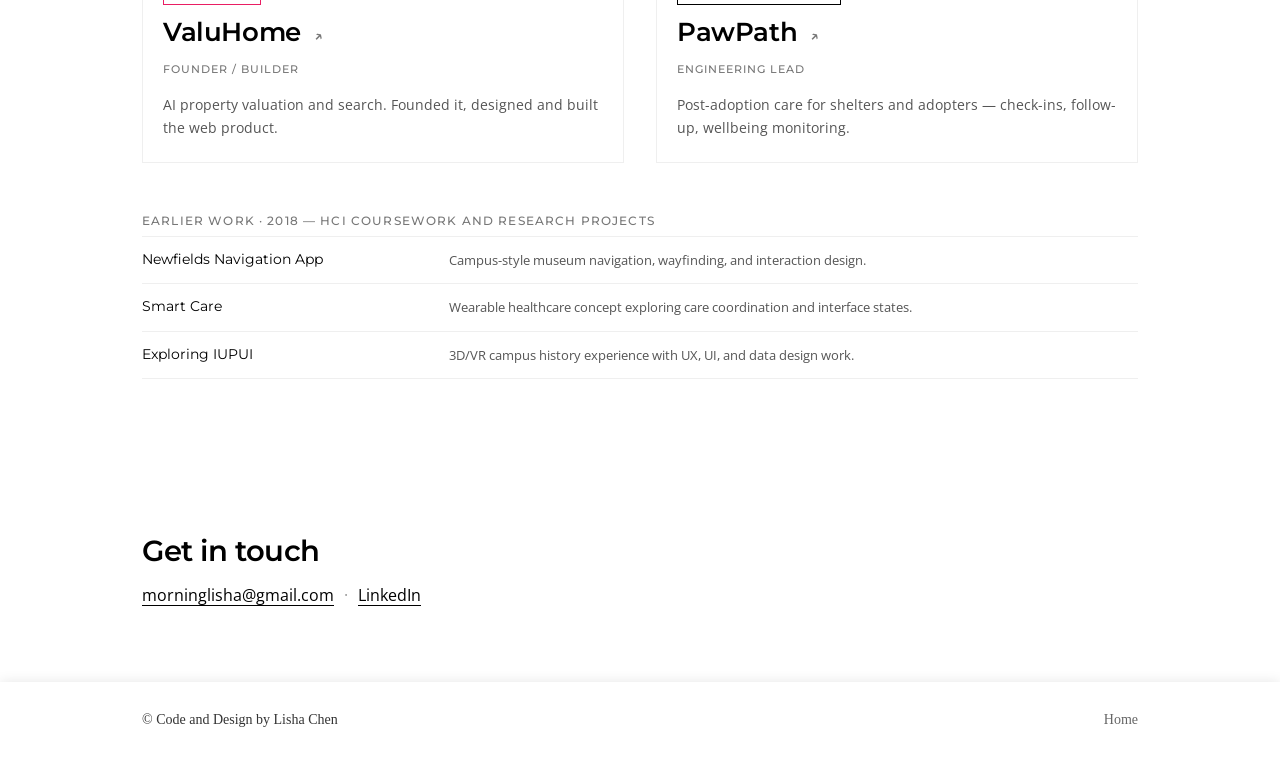
==== commit a5dbf4c8: "Hero: decouple the 140M+ product claim from the design-system claim Co-Authored-By: Claude Opus 5 (1" ====
--- a/index.html
+++ b/index.html
@@ -152,7 +152,7 @@
 
       <main>
          <section class="uxe-hero container col-lg-8 col-md-10 col-centered">
-            <p class="uxe-claim">I build products used by 140M+ people, and&nbsp;the design&nbsp;systems underneath.</p>
+            <p class="uxe-claim">I build products used by 140M+ people.<br>And design&nbsp;systems, from&nbsp;zero.</p>
             <h1>LISHA<br>CHEN</h1>
             <ul class="uxe-facts">
                <li>Engineer + Designer</li>
